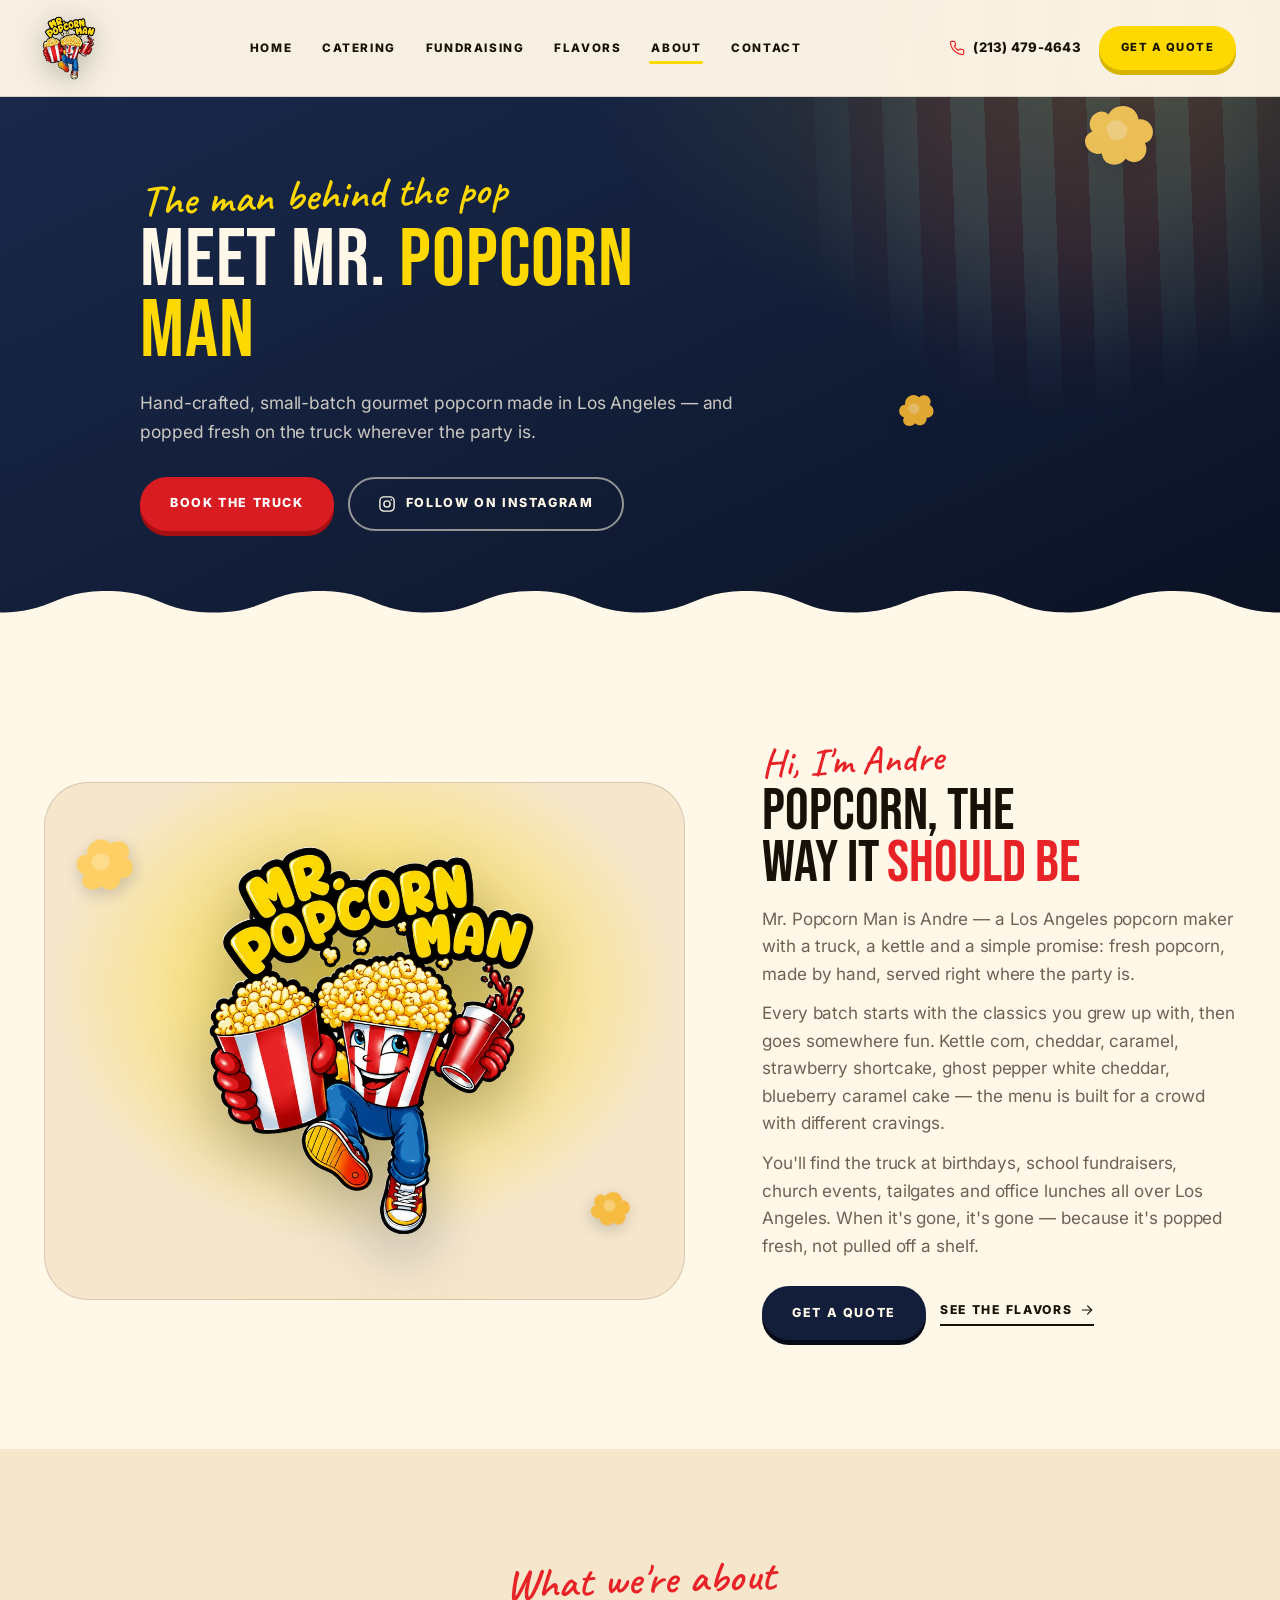
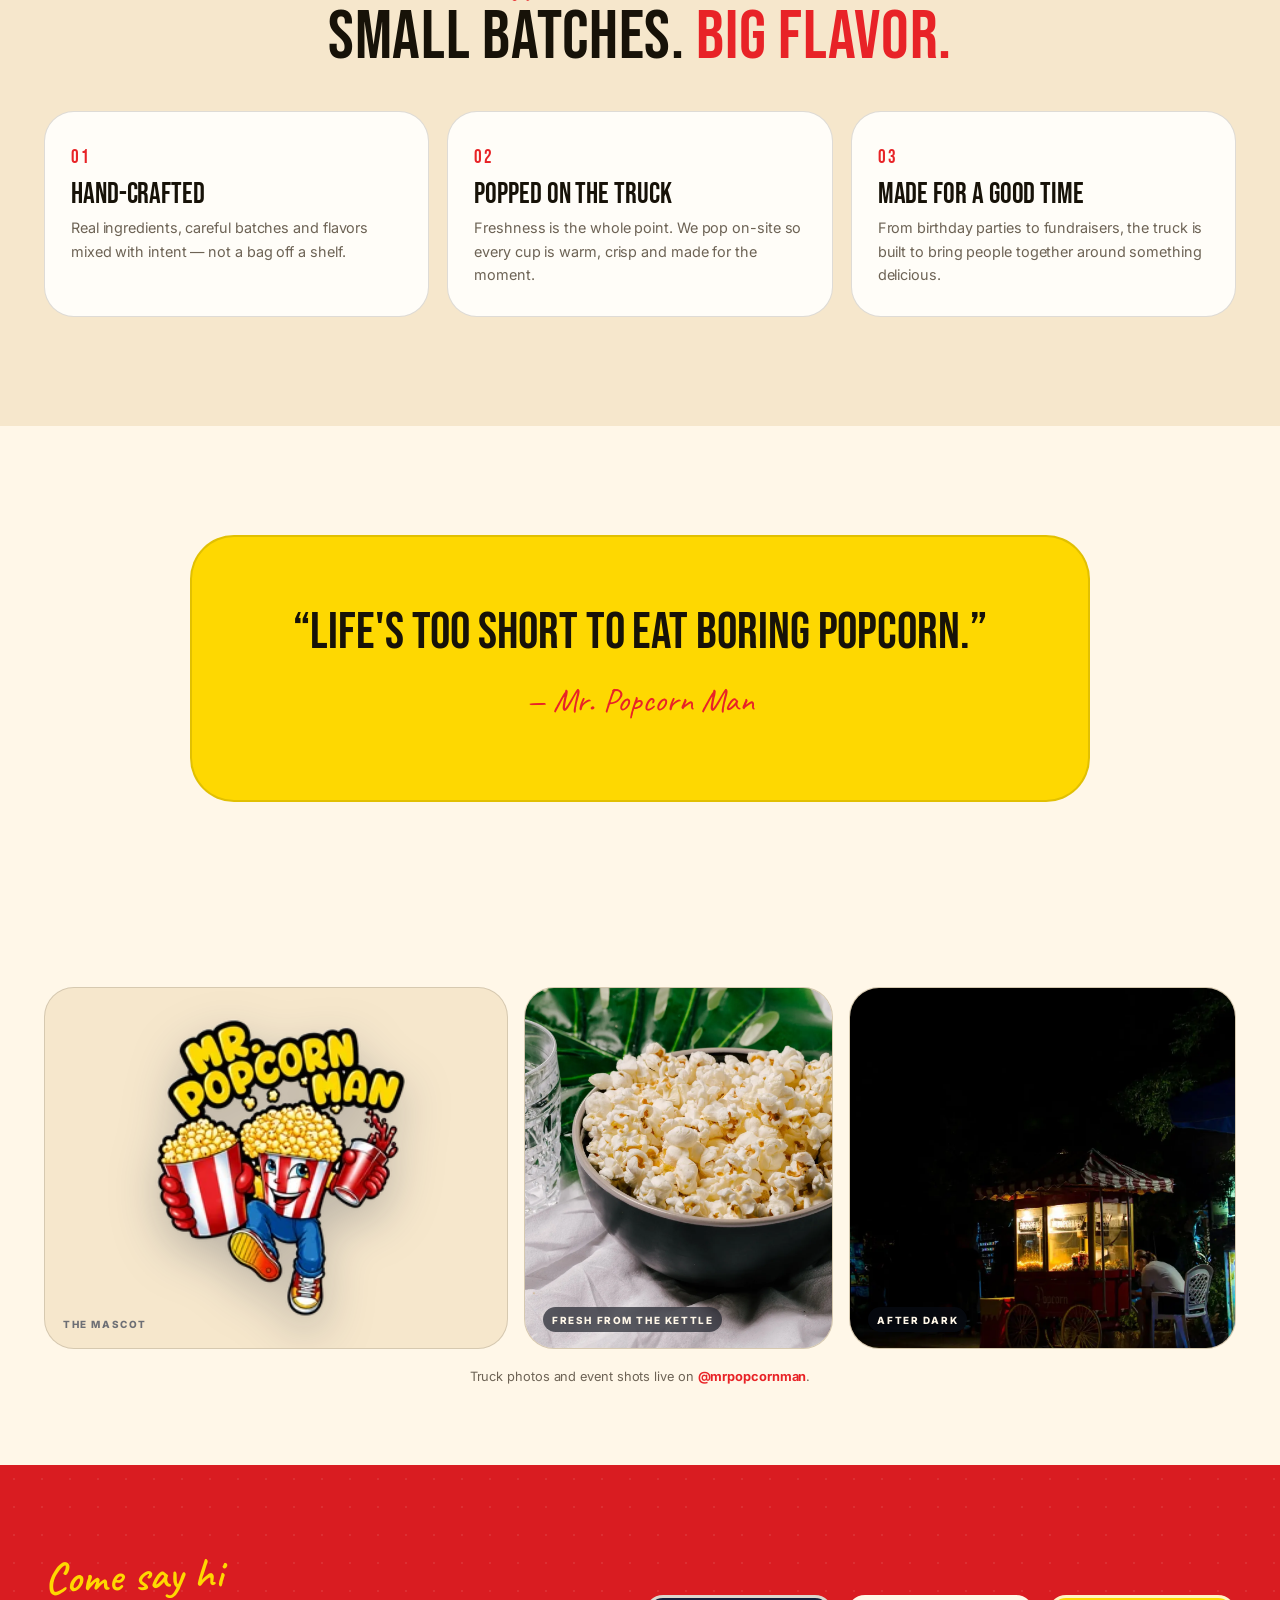
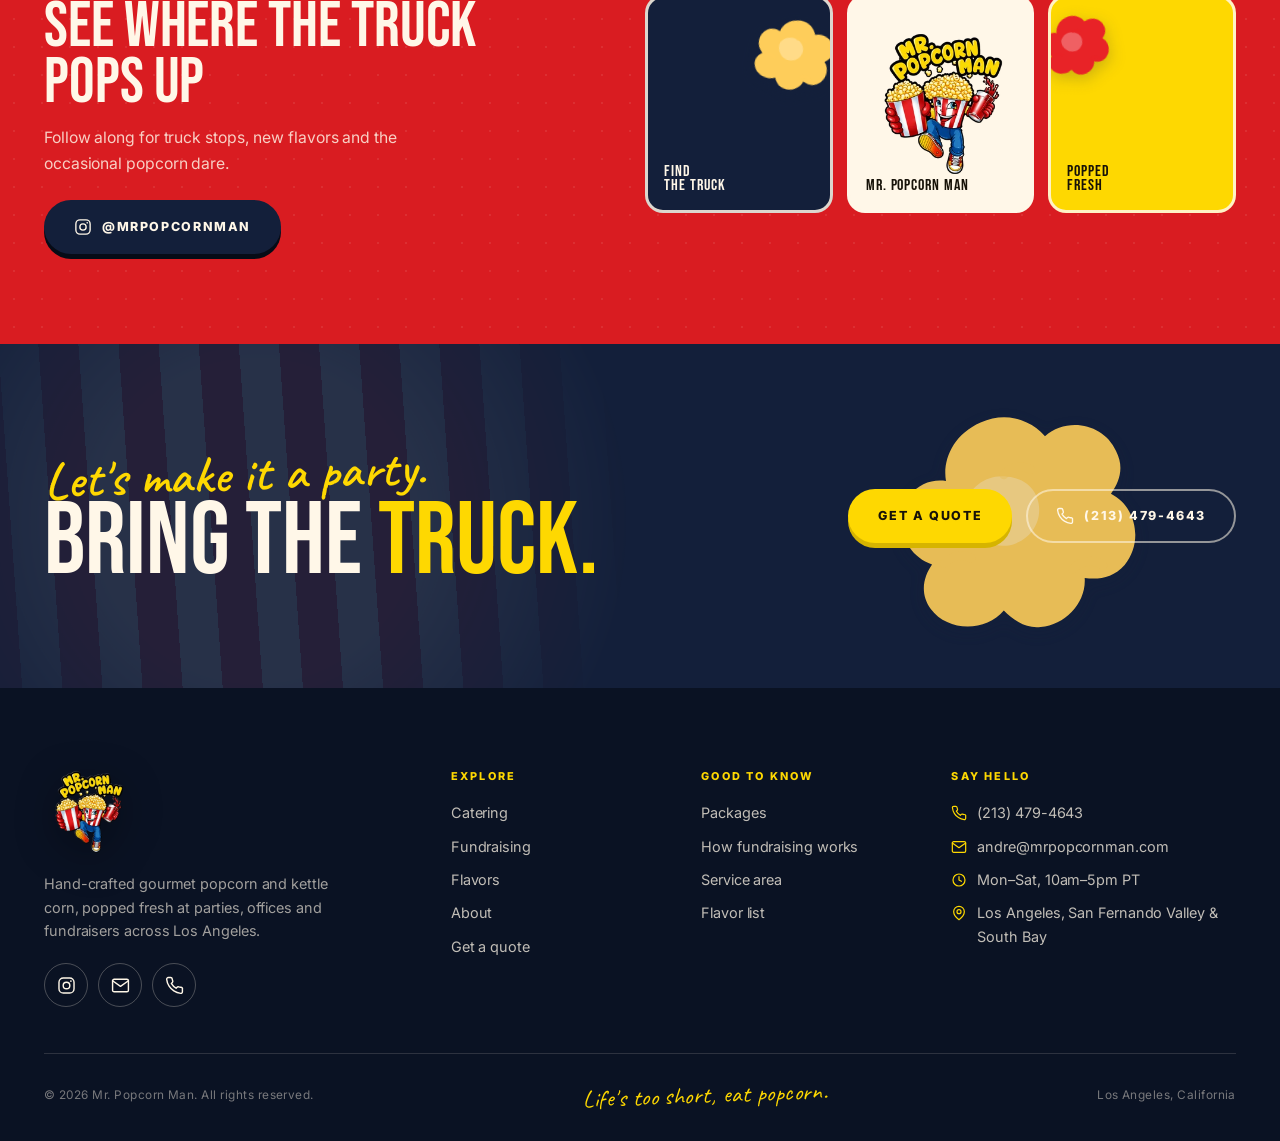
==== about/index.html @ c6a67746 "Add the stylesheets, scripts, images and the six inner pages The uploaded index.html references /ass" ====
<!doctype html>
<html lang="en">
<head>
  <meta charset="utf-8">
  <meta name="viewport" content="width=device-width, initial-scale=1">
  <title>About Mr. Popcorn Man | Gourmet Popcorn Los Angeles</title>
  <meta name="description" content="Meet Mr. Popcorn Man. Hand-crafted, small-batch gourmet popcorn and kettle corn, popped fresh on the truck for events across Los Angeles.">
  <link rel="canonical" href="https://mrpopcornman.com/about/">
  <meta name="theme-color" content="#131f3a">
  <link rel="icon" type="image/png" sizes="32x32" href="/assets/favicon-32.png">
  <link rel="apple-touch-icon" href="/assets/apple-touch-icon.png">
  <meta property="og:type" content="website">
  <meta property="og:site_name" content="Mr. Popcorn Man">
  <meta property="og:title" content="About Mr. Popcorn Man | Gourmet Popcorn Los Angeles">
  <meta property="og:description" content="Hand-crafted, small-batch gourmet popcorn and kettle corn, popped fresh on the truck.">
  <meta property="og:url" content="https://mrpopcornman.com/about/">
  <meta property="og:image" content="https://mrpopcornman.com/assets/og.png">
  <link rel="stylesheet" href="/assets/styles.css">
  <link rel="stylesheet" href="/assets/sections.css">
  <link rel="stylesheet" href="/assets/pages.css">
  <script>document.documentElement.classList.add('js');</script>
</head>
<body>
  <a class="skip-link" href="#main">Skip to content</a>

  <header class="site-header site-header--solid">
    <div class="wrap">
      <a class="brand" href="/" aria-label="Mr. Popcorn Man home">
        <img src="/assets/logo-256.webp" alt="Mr. Popcorn Man logo" width="256" height="256">
      </a>
      <nav class="nav" id="site-nav" aria-label="Main">
        <a href="/">Home</a>
        <a href="/catering/">Catering</a>
        <a href="/fundraising/">Fundraising</a>
        <a href="/flavors/">Flavors</a>
        <a href="/about/" aria-current="page">About</a>
        <a href="/contact/">Contact</a>
      </nav>
      <div class="header-actions">
        <a class="header-phone" href="tel:2134794643">
          <svg class="icon" aria-hidden="true"><use href="/assets/sprite.svg#i-phone"></use></svg>
          (213) 479-4643
        </a>
        <a class="btn btn--butter btn--sm" href="/contact/">Get a Quote</a>
      </div>
      <button class="nav-toggle" type="button" aria-expanded="false" aria-controls="site-nav" aria-label="Open menu">
        <svg class="icon icon-menu" aria-hidden="true"><use href="/assets/sprite.svg#i-menu"></use></svg>
        <svg class="icon icon-close" aria-hidden="true"><use href="/assets/sprite.svg#i-close"></use></svg>
      </button>
    </div>
  </header>

  <main id="main">
    <section class="page-hero">
      <span class="puff" style="--x:84%;--y:16%;--size:84px;--rot:16deg;--kernel:#fecd5a" aria-hidden="true">
        <svg viewBox="0 0 100 100"><use href="/assets/sprite.svg#puff"></use></svg>
      </span>
      <span class="puff" style="--x:70%;--y:62%;--size:44px;--rot:-22deg;--kernel:#f7b733" aria-hidden="true">
        <svg viewBox="0 0 100 100"><use href="/assets/sprite.svg#puff"></use></svg>
      </span>
      <div class="wrap">
        <span class="script script--butter">The man behind the pop</span>
        <h1>Meet Mr. <em>Popcorn Man</em></h1>
        <p class="lead lead--cream">Hand-crafted, small-batch gourmet popcorn made in Los Angeles &mdash; and popped fresh on the truck wherever the party is.</p>
        <div class="actions">
          <a class="btn" href="/contact/">Book the Truck</a>
          <a class="btn btn--outline" href="https://www.instagram.com/mrpopcornman/" target="_blank" rel="noopener">
            <svg class="icon" aria-hidden="true"><use href="/assets/sprite.svg#i-instagram"></use></svg>
            Follow on Instagram
          </a>
        </div>
      </div>
      <div class="hero-scallop" aria-hidden="true">
        <svg viewBox="0 0 1200 60" preserveAspectRatio="none"><use href="/assets/sprite.svg#scallop"></use></svg>
      </div>
    </section>

    <section class="section">
      <div class="wrap split split--wide">
        <div class="split-media" data-reveal="scale">
          <img src="/assets/logo-800.webp" alt="The Mr. Popcorn Man mascot, a smiling popcorn bucket holding two buckets of popcorn" width="800" height="800">
          <span class="puff" style="--s:72px;--r:-18deg;top:10%;left:4%;--puff:#fecd5a" aria-hidden="true"><svg viewBox="0 0 100 100"><use href="/assets/sprite.svg#puff"></use></svg></span>
          <span class="puff" style="--s:48px;--r:20deg;bottom:12%;right:8%;--puff:#f7b733" aria-hidden="true"><svg viewBox="0 0 100 100"><use href="/assets/sprite.svg#puff"></use></svg></span>
        </div>
        <div class="split-copy" data-reveal>
          <span class="script">Hi, I'm Andre</span>
          <h2>Popcorn, the way it <em>should be</em></h2>
          <p>Mr. Popcorn Man is Andre &mdash; a Los Angeles popcorn maker with a truck, a kettle and a simple promise: fresh popcorn, made by hand, served right where the party is.</p>
          <p>Every batch starts with the classics you grew up with, then goes somewhere fun. Kettle corn, cheddar, caramel, strawberry shortcake, ghost pepper white cheddar, blueberry caramel cake &mdash; the menu is built for a crowd with different cravings.</p>
          <p>You'll find the truck at birthdays, school fundraisers, church events, tailgates and office lunches all over Los Angeles. When it's gone, it's gone &mdash; because it's popped fresh, not pulled off a shelf.</p>
          <div class="actions">
            <a class="btn btn--navy" href="/contact/">Get a Quote</a>
            <a class="link-arrow" href="/flavors/" style="align-self:center">See the flavors <svg class="icon" aria-hidden="true"><use href="/assets/sprite.svg#i-arrow"></use></svg></a>
          </div>
        </div>
      </div>
    </section>

    <section class="section section--cream2">
      <div class="wrap">
        <div class="section-head section-head--center" data-reveal>
          <span class="script">What we're about</span>
          <h2>Small batches. <em>Big flavor.</em></h2>
        </div>
        <div class="values" style="margin-top:42px">
          <article class="value" data-reveal>
            <span class="value__num">01</span>
            <h3>Hand-crafted</h3>
            <p>Real ingredients, careful batches and flavors mixed with intent &mdash; not a bag off a shelf.</p>
          </article>
          <article class="value" data-reveal style="--reveal-delay:100ms">
            <span class="value__num">02</span>
            <h3>Popped on the truck</h3>
            <p>Freshness is the whole point. We pop on-site so every cup is warm, crisp and made for the moment.</p>
          </article>
          <article class="value" data-reveal style="--reveal-delay:200ms">
            <span class="value__num">03</span>
            <h3>Made for a good time</h3>
            <p>From birthday parties to fundraisers, the truck is built to bring people together around something delicious.</p>
          </article>
        </div>
      </div>
    </section>

    <section class="section">
      <div class="wrap">
        <div class="about-quote" data-reveal="scale">
          <p>&ldquo;Life's too short to eat boring popcorn.&rdquo;</p>
          <span>&mdash; Mr. Popcorn Man</span>
        </div>
      </div>
    </section>

    <section class="section section--tight">
      <div class="wrap">
        <div class="about-photo-strip">
          <figure class="about-photo" data-reveal>
            <img src="/assets/logo-256.webp" alt="Mr. Popcorn Man illustrated mascot" width="256" height="256" loading="lazy">
            <figcaption>The mascot</figcaption>
          </figure>
          <!-- PLACEHOLDER PHOTOS — stock stand-ins. Swap for Andre's kettle and truck shots. -->
          <figure class="about-photo about-photo--fill" data-reveal style="--reveal-delay:80ms">
            <img src="/assets/photos/popcorn-bowl.webp" alt="A bowl of freshly popped popcorn next to a glass of water" width="1100" height="1375" loading="lazy">
            <figcaption>Fresh from the kettle</figcaption>
          </figure>
          <figure class="about-photo about-photo--fill" data-reveal style="--reveal-delay:160ms">
            <img src="/assets/photos/cart-night.webp" alt="A popcorn cart lit up after dark, serving a customer" width="1100" height="1410" loading="lazy">
            <figcaption>After dark</figcaption>
          </figure>
        </div>
        <p style="text-align:center;margin-top:18px;font-size:.8rem;color:var(--muted)">Truck photos and event shots live on <a href="https://www.instagram.com/mrpopcornman/" target="_blank" rel="noopener" style="color:var(--red);font-weight:700">@mrpopcornman</a>.</p>
      </div>
    </section>

    <section class="insta">
      <div class="wrap insta-inner">
        <div data-reveal>
          <span class="script">Come say hi</span>
          <h2>See where the truck pops up</h2>
          <p>Follow along for truck stops, new flavors and the occasional popcorn dare.</p>
          <a class="btn btn--navy" href="https://www.instagram.com/mrpopcornman/" target="_blank" rel="noopener">
            <svg class="icon" aria-hidden="true"><use href="/assets/sprite.svg#i-instagram"></use></svg>
            @mrpopcornman
          </a>
        </div>
        <div class="insta-tiles" data-reveal="scale" aria-hidden="true">
          <div class="insta-tile insta-tile--navy">
            <span class="puff" style="--puff:#fecd5a"><svg viewBox="0 0 100 100"><use href="/assets/sprite.svg#puff"></use></svg></span>
            <span>Find<br>the truck</span>
          </div>
          <div class="insta-tile insta-tile--cream">
            <img src="/assets/logo-256.webp" alt="" width="256" height="256">
            <span>Mr. Popcorn Man</span>
          </div>
          <div class="insta-tile insta-tile--butter">
            <span class="puff" style="--puff:#e82327;width:46%;top:6%;left:-8%;right:auto;transform:rotate(-16deg)"><svg viewBox="0 0 100 100"><use href="/assets/sprite.svg#puff"></use></svg></span>
            <span>Popped<br>fresh</span>
          </div>
        </div>
      </div>
    </section>

    <section class="closing">
      <span class="puff" style="--s:100px;--kernel:#fecd5a;right:8%;top:16%;--rot:-18deg" aria-hidden="true"><svg viewBox="0 0 100 100"><use href="/assets/sprite.svg#puff"></use></svg></span>
      <div class="wrap closing-inner">
        <div class="closing-copy" data-reveal>
          <span class="script">Let's make it a party.</span>
          <h2>Bring the <em>truck.</em></h2>
        </div>
        <div class="actions" data-reveal>
          <a class="btn btn--butter" href="/contact/">Get a Quote</a>
          <a class="btn btn--outline" href="tel:2134794643">
            <svg class="icon" aria-hidden="true"><use href="/assets/sprite.svg#i-phone"></use></svg>
            (213) 479-4643
          </a>
        </div>
      </div>
    </section>
  </main>

  <footer class="site-footer">
    <div class="wrap">
      <div class="footer-top">
        <div class="footer-brand">
          <img src="/assets/logo-256.webp" alt="Mr. Popcorn Man" width="256" height="256" loading="lazy">
          <p>Hand-crafted gourmet popcorn and kettle corn, popped fresh at parties, offices and fundraisers across Los Angeles.</p>
          <div class="social-row">
            <a class="social-btn" href="https://www.instagram.com/mrpopcornman/" target="_blank" rel="noopener" aria-label="Mr. Popcorn Man on Instagram">
              <svg class="icon" aria-hidden="true"><use href="/assets/sprite.svg#i-instagram"></use></svg>
            </a>
            <a class="social-btn" href="mailto:andre@mrpopcornman.com" aria-label="Email Mr. Popcorn Man">
              <svg class="icon" aria-hidden="true"><use href="/assets/sprite.svg#i-mail"></use></svg>
            </a>
            <a class="social-btn" href="tel:2134794643" aria-label="Call Mr. Popcorn Man">
              <svg class="icon" aria-hidden="true"><use href="/assets/sprite.svg#i-phone"></use></svg>
            </a>
          </div>
        </div>
        <div class="footer-col">
          <h3>Explore</h3>
          <ul>
            <li><a href="/catering/">Catering</a></li>
            <li><a href="/fundraising/">Fundraising</a></li>
            <li><a href="/flavors/">Flavors</a></li>
            <li><a href="/about/">About</a></li>
            <li><a href="/contact/">Get a quote</a></li>
          </ul>
        </div>
        <div class="footer-col">
          <h3>Good to know</h3>
          <ul>
            <li><a href="/catering/#packages">Packages</a></li>
            <li><a href="/fundraising/#how">How fundraising works</a></li>
            <li><a href="/contact/">Service area</a></li>
            <li><a href="/flavors/">Flavor list</a></li>
          </ul>
        </div>
        <div class="footer-col">
          <h3>Say hello</h3>
          <ul class="footer-contact">
            <li><svg class="icon" aria-hidden="true"><use href="/assets/sprite.svg#i-phone"></use></svg><a href="tel:2134794643">(213) 479-4643</a></li>
            <li><svg class="icon" aria-hidden="true"><use href="/assets/sprite.svg#i-mail"></use></svg><a href="mailto:andre@mrpopcornman.com">andre@mrpopcornman.com</a></li>
            <li><svg class="icon" aria-hidden="true"><use href="/assets/sprite.svg#i-clock"></use></svg>Mon&ndash;Sat, 10am&ndash;5pm PT</li>
            <li><svg class="icon" aria-hidden="true"><use href="/assets/sprite.svg#i-pin"></use></svg>Los Angeles, San Fernando Valley &amp; South Bay</li>
          </ul>
        </div>
      </div>
      <div class="footer-bottom">
        <p>&copy; <span data-year>2026</span> Mr. Popcorn Man. All rights reserved.</p>
        <p class="footer-script">Life's too short, eat popcorn.</p>
        <p>Los Angeles, California</p>
      </div>
    </div>
  </footer>

  <div class="mobile-bar" aria-label="Quick contact">
    <a class="btn btn--outline-ink" href="tel:2134794643">
      <svg class="icon" aria-hidden="true"><use href="/assets/sprite.svg#i-phone"></use></svg>
      Call
    </a>
    <a class="btn" href="/contact/">Get a Quote</a>
  </div>

  <script src="/assets/site.js" defer></script>
</body>
</html>
---- assets/styles.css ----
/* ==========================================================================
   Mr. Popcorn Man — base styles
   Brand: popcorn red, navy, butter yellow, cream. Comic energy, clean type.
   ========================================================================== */

@font-face {
  font-family: 'Bebas Neue';
  src: url('fonts/bebas-neue.woff2') format('woff2');
  font-weight: 400;
  font-style: normal;
  font-display: swap;
}
@font-face {
  font-family: 'Caveat';
  src: url('fonts/caveat.woff2') format('woff2');
  font-weight: 400 700;
  font-style: normal;
  font-display: swap;
}
@font-face {
  font-family: 'Inter';
  src: url('fonts/inter.woff2') format('woff2');
  font-weight: 300 800;
  font-style: normal;
  font-display: swap;
}

:root {
  --red: #e82327;
  --red-deep: #d91c21;
  --red-dark: #a80f13;
  --red-soft: #ffe1e2;
  --navy: #131f3a;
  --navy-deep: #0a1223;
  --blue: #004290;
  --butter: #fed801;
  --butter-deep: #d6b400;
  --butter-soft: #fff0a8;
  --cream: #fff7e8;
  --cream-deep: #f6e7cc;
  --white: #fffdf8;
  --ink: #171208;
  --muted: #6d6355;
  --line: rgba(23, 18, 8, 0.14);
  --line-strong: rgba(23, 18, 8, 0.28);

  --display: 'Bebas Neue', 'Arial Narrow', Impact, sans-serif;
  --sans: 'Inter', ui-sans-serif, system-ui, -apple-system, 'Segoe UI', sans-serif;
  --script: 'Caveat', 'Segoe Script', cursive;

  --max: 1240px;
  --gutter: clamp(20px, 4vw, 44px);
  --header-h: 96px;

  --r-sm: 12px;
  --r-md: 20px;
  --r-lg: 30px;
  --r-xl: 44px;
  --r-pill: 999px;

  --shadow-sm: 0 10px 26px -16px rgba(19, 31, 58, 0.5);
  --shadow-md: 0 24px 60px -28px rgba(19, 31, 58, 0.55);
  --shadow-lg: 0 40px 90px -40px rgba(19, 31, 58, 0.65);

  --ease: cubic-bezier(0.22, 1, 0.36, 1);
  --ease-bounce: cubic-bezier(0.2, 0.9, 0.3, 1.35);
}

/* ---------- Reset ---------- */
*,
*::before,
*::after {
  box-sizing: border-box;
}
html {
  -webkit-text-size-adjust: 100%;
  scroll-behavior: smooth;
  scroll-padding-top: calc(var(--header-h) + 24px);
}
body {
  margin: 0;
  background: var(--cream);
  color: var(--ink);
  font-family: var(--sans);
  font-size: 17px;
  line-height: 1.62;
  font-weight: 400;
  letter-spacing: -0.005em;
  overflow-x: clip;
  -webkit-font-smoothing: antialiased;
  -moz-osx-font-smoothing: grayscale;
}
body.nav-open {
  overflow: hidden;
}
img,
svg {
  display: block;
  max-width: 100%;
}
a {
  color: inherit;
  text-decoration: none;
}
button {
  font: inherit;
  color: inherit;
  cursor: pointer;
}
p,
h1,
h2,
h3,
h4,
figure,
blockquote {
  margin: 0;
}
ul,
ol {
  margin: 0;
  padding: 0;
  list-style: none;
}
::selection {
  background: var(--butter);
  color: var(--ink);
}
:focus-visible {
  outline: 3px solid var(--red);
  outline-offset: 3px;
  border-radius: 4px;
}
h1,
h2,
h3,
h4 {
  font-weight: 400;
}

/* ---------- Helpers ---------- */
.wrap {
  width: min(var(--max), calc(100% - var(--gutter) * 2));
  margin-inline: auto;
}
.sr-only {
  position: absolute;
  width: 1px;
  height: 1px;
  padding: 0;
  margin: -1px;
  overflow: hidden;
  clip: rect(0 0 0 0);
  white-space: nowrap;
  border: 0;
}
.skip-link {
  position: fixed;
  left: 16px;
  top: -80px;
  z-index: 200;
  padding: 12px 20px;
  background: var(--butter);
  color: var(--ink);
  font-weight: 800;
  border-radius: var(--r-pill);
  transition: top 0.2s;
}
.skip-link:focus {
  top: 16px;
}
.display {
  font-family: var(--display);
  font-weight: 400;
  text-transform: uppercase;
  line-height: 0.88;
  letter-spacing: 0.015em;
}
.script {
  font-family: var(--script);
  font-weight: 600;
  line-height: 1;
  letter-spacing: 0.01em;
  color: var(--red);
}
.script--butter {
  color: var(--butter);
}
.script--cream {
  color: var(--cream);
}
.eyebrow {
  display: inline-flex;
  align-items: center;
  gap: 10px;
  font-size: 0.72rem;
  font-weight: 800;
  letter-spacing: 0.22em;
  text-transform: uppercase;
}
.eyebrow::before {
  content: '';
  width: 26px;
  height: 2px;
  background: currentColor;
  opacity: 0.7;
}
.icon {
  width: 1.15em;
  height: 1.15em;
  flex: none;
}
.lead {
  font-size: clamp(1.02rem, 1.35vw, 1.18rem);
  color: var(--muted);
  line-height: 1.66;
  max-width: 62ch;
}
.on-dark .lead,
.lead--cream {
  color: rgba(255, 247, 232, 0.78);
}
.hr-stripes {
  height: 10px;
  border: 0;
  margin: 0;
  background: repeating-linear-gradient(90deg, var(--red) 0 30px, var(--cream) 30px 60px);
}
.puff {
  color: var(--puff, #fecd5a);
  filter: drop-shadow(0 5px 8px rgba(19, 31, 58, 0.22));
}
.puff > svg {
  width: 100%;
  height: auto;
  display: block;
}
.pop-kernel > svg {
  width: 100%;
  height: auto;
  display: block;
}
.puff-cloud {
  position: absolute;
  inset: 0;
  pointer-events: none;
}

/* ---------- Buttons ---------- */
.btn {
  --btn-bg: var(--red-deep);
  --btn-fg: #fff;
  --btn-shadow: var(--red-dark);
  display: inline-flex;
  align-items: center;
  justify-content: center;
  gap: 10px;
  min-height: 54px;
  padding: 0 28px;
  border: 2px solid transparent;
  border-radius: var(--r-pill);
  background: var(--btn-bg);
  color: var(--btn-fg);
  font-family: var(--sans);
  font-size: 0.78rem;
  font-weight: 800;
  letter-spacing: 0.13em;
  text-transform: uppercase;
  line-height: 1;
  white-space: nowrap;
  box-shadow: 0 5px 0 var(--btn-shadow);
  transition: transform 0.18s var(--ease), box-shadow 0.18s var(--ease), background 0.18s;
}
.btn:hover {
  transform: translateY(-3px);
  box-shadow: 0 8px 0 var(--btn-shadow);
}
.btn:active {
  transform: translateY(2px);
  box-shadow: 0 2px 0 var(--btn-shadow);
}
.btn .icon {
  width: 18px;
  height: 18px;
  transition: transform 0.2s var(--ease);
}
.btn:hover .icon {
  transform: translateX(3px);
}
.btn--butter {
  --btn-bg: var(--butter);
  --btn-fg: var(--ink);
  --btn-shadow: var(--butter-deep);
}
.btn--navy {
  --btn-bg: var(--navy);
  --btn-fg: var(--cream);
  --btn-shadow: #060b16;
}
.btn--cream {
  --btn-bg: var(--cream);
  --btn-fg: var(--ink);
  --btn-shadow: #d9c7a8;
}
.btn--outline {
  --btn-bg: transparent;
  --btn-fg: var(--cream);
  --btn-shadow: transparent;
  border-color: rgba(255, 247, 232, 0.55);
  box-shadow: none;
}
.btn--outline:hover {
  border-color: var(--butter);
  color: var(--butter);
  box-shadow: none;
}
.btn--outline-ink {
  --btn-bg: transparent;
  --btn-fg: var(--ink);
  --btn-shadow: transparent;
  border-color: var(--line-strong);
  box-shadow: none;
}
.btn--outline-ink:hover {
  border-color: var(--ink);
  box-shadow: none;
}
.btn--sm {
  min-height: 44px;
  padding: 0 20px;
  font-size: 0.7rem;
}
.btn--block {
  width: 100%;
}
.link-arrow {
  display: inline-flex;
  align-items: center;
  gap: 8px;
  font-size: 0.76rem;
  font-weight: 800;
  letter-spacing: 0.14em;
  text-transform: uppercase;
  border-bottom: 2px solid currentColor;
  padding-bottom: 5px;
  transition: gap 0.2s var(--ease), color 0.2s;
}
.link-arrow:hover {
  gap: 14px;
  color: var(--red);
}
.on-dark .link-arrow:hover {
  color: var(--butter);
}

/* ---------- Header ---------- */
.site-header {
  position: fixed;
  inset: 0 0 auto;
  z-index: 80;
  color: var(--cream);
  transition: background 0.3s, color 0.3s, box-shadow 0.3s;
}
.site-header .wrap {
  display: flex;
  align-items: center;
  gap: 26px;
  height: var(--header-h);
}
.brand {
  flex: none;
  display: block;
  line-height: 0;
  margin-left: -10px;
}
.brand img {
  height: 82px;
  width: auto;
  filter: drop-shadow(0 6px 14px rgba(0, 0, 0, 0.25));
  transition: height 0.3s var(--ease);
}
.nav {
  display: flex;
  align-items: center;
  gap: clamp(16px, 2vw, 30px);
  margin-inline: auto;
}
.nav a {
  position: relative;
  padding: 9px 2px;
  font-size: 0.73rem;
  font-weight: 800;
  letter-spacing: 0.14em;
  text-transform: uppercase;
  white-space: nowrap;
}
.nav a::after {
  content: '';
  position: absolute;
  left: 0;
  right: 0;
  bottom: 2px;
  height: 3px;
  border-radius: 2px;
  background: var(--butter);
  transform: scaleX(0);
  transform-origin: left;
  transition: transform 0.25s var(--ease);
}
.nav a:hover::after,
.nav a[aria-current='page']::after {
  transform: scaleX(1);
}
.header-actions {
  display: flex;
  align-items: center;
  gap: 18px;
  flex: none;
}
.header-phone {
  display: inline-flex;
  align-items: center;
  gap: 8px;
  font-size: 0.82rem;
  font-weight: 800;
  letter-spacing: 0.02em;
  white-space: nowrap;
}
.header-phone .icon {
  width: 16px;
  height: 16px;
  color: var(--butter);
}
.site-header.is-stuck {
  background: rgba(255, 247, 232, 0.96);
  color: var(--ink);
  box-shadow: 0 1px 0 var(--line), 0 18px 40px -34px rgba(19, 31, 58, 0.9);
  backdrop-filter: blur(14px);
  -webkit-backdrop-filter: blur(14px);
}
.site-header.is-stuck .brand img {
  height: 64px;
}
.site-header.is-stuck .header-phone .icon {
  color: var(--red);
}
.site-header--solid {
  background: rgba(255, 247, 232, 0.97);
  color: var(--ink);
  border-bottom: 1px solid var(--line);
}
.site-header--solid .header-phone .icon {
  color: var(--red);
}
.site-header--solid .brand img {
  height: 68px;
}
.nav-toggle {
  display: none;
  width: 48px;
  height: 48px;
  align-items: center;
  justify-content: center;
  border: 2px solid currentColor;
  border-radius: 50%;
  background: transparent;
  flex: none;
  margin-left: auto;
}
.nav-toggle .icon {
  width: 22px;
  height: 22px;
}
.nav-toggle .icon-close {
  display: none;
}
body.nav-open .nav-toggle .icon-menu {
  display: none;
}
body.nav-open .nav-toggle .icon-close {
  display: block;
}

/* Mobile menu panel */
@media (max-width: 1080px) {
  .brand {
    position: relative;
    z-index: 90;
  }
  .nav,
  .header-actions .header-phone {
    display: none;
  }
  .header-actions {
    margin-left: auto;
  }
  .nav-toggle {
    display: inline-flex;
    margin-left: 10px;
  }
  .nav {
    position: fixed;
    inset: 0;
    z-index: 70;
    flex-direction: column;
    align-items: stretch;
    justify-content: center;
    gap: 4px;
    padding: 110px var(--gutter) 140px;
    background: var(--navy);
    color: var(--cream);
    margin: 0;
    overflow-y: auto;
    opacity: 0;
    pointer-events: none;
    transform: translateY(-12px);
    transition: opacity 0.3s, transform 0.3s var(--ease);
  }
  body.nav-open .nav {
    display: flex;
    opacity: 1;
    pointer-events: auto;
    transform: none;
  }
  .nav a {
    font-family: var(--display);
    font-size: clamp(2rem, 7vw, 3.2rem);
    letter-spacing: 0.03em;
    padding: 8px 0;
    border-bottom: 1px solid rgba(255, 247, 232, 0.14);
  }
  .nav a::after {
    display: none;
  }
  .nav a[aria-current='page'] {
    color: var(--butter);
  }
  body.nav-open .site-header {
    color: var(--cream);
  }
  body.nav-open .brand img {
    filter: drop-shadow(0 6px 14px rgba(0, 0, 0, 0.4));
  }
  body.nav-open .nav-toggle {
    position: relative;
    z-index: 90;
  }
}

/* ---------- Hero ---------- */
.hero {
  position: relative;
  isolation: isolate;
  min-height: 100svh;
  display: flex;
  align-items: center;
  padding: calc(var(--header-h) + 30px) 0 90px;
  background:
    radial-gradient(90% 70% at 82% 28%, rgba(254, 216, 1, 0.2), transparent 62%),
    radial-gradient(60% 60% at 12% 92%, rgba(232, 35, 39, 0.28), transparent 65%),
    linear-gradient(158deg, #1a2a4e 0%, var(--navy) 46%, var(--navy-deep) 100%);
  color: var(--cream);
  overflow: hidden;
}
.hero::before {
  content: '';
  position: absolute;
  z-index: -1;
  width: 1100px;
  height: 1100px;
  right: -420px;
  top: -430px;
  border-radius: 50%;
  background: repeating-conic-gradient(from 0deg, rgba(255, 247, 232, 0.07) 0deg 5deg, transparent 5deg 10deg);
  mask-image: radial-gradient(circle, #000 35%, transparent 68%);
  -webkit-mask-image: radial-gradient(circle, #000 35%, transparent 68%);
}
.hero-grain {
  position: absolute;
  inset: 0;
  z-index: -1;
  opacity: 0.5;
  background-image: radial-gradient(rgba(255, 247, 232, 0.22) 0.8px, transparent 0.8px);
  background-size: 26px 26px;
  mask-image: linear-gradient(110deg, #000 0%, transparent 45%);
  -webkit-mask-image: linear-gradient(110deg, #000 0%, transparent 45%);
  pointer-events: none;
}
.hero-inner {
  position: relative;
  display: grid;
  grid-template-columns: minmax(0, 1.02fr) minmax(0, 0.98fr);
  align-items: center;
  gap: clamp(20px, 4vw, 60px);
}
.hero-copy {
  position: relative;
  z-index: 3;
  padding-top: 10px;
}
.hero-eyebrow {
  display: inline-flex;
  align-items: center;
  gap: 12px;
  margin-bottom: 22px;
  padding: 9px 16px 9px 12px;
  border: 1px solid rgba(255, 247, 232, 0.28);
  border-radius: var(--r-pill);
  font-size: 0.66rem;
  font-weight: 800;
  letter-spacing: 0.2em;
  text-transform: uppercase;
  color: var(--butter);
  background: rgba(255, 247, 232, 0.06);
}
.hero-eyebrow .icon {
  width: 15px;
  height: 15px;
}
.hero-title {
  font-family: var(--display);
  font-weight: 400;
  text-transform: uppercase;
  line-height: 0.82;
  letter-spacing: 0.012em;
}
.hero-title .hero-script {
  display: block;
  margin: 0 0 0.06em -0.04em;
  font-family: var(--script);
  font-weight: 600;
  font-size: clamp(2.1rem, 4.2vw, 3.7rem);
  line-height: 0.9;
  text-transform: none;
  letter-spacing: 0;
  color: var(--butter);
  transform: rotate(-2.5deg);
  transform-origin: left center;
}
.hero-title .line {
  display: block;
  font-size: clamp(3.9rem, 8vw, 7.6rem);
}
.hero-title .line--pop {
  color: var(--butter);
  position: relative;
}
.hero-kicker {
  margin-top: 20px;
  font-family: var(--display);
  font-size: clamp(1.15rem, 2vw, 1.6rem);
  letter-spacing: 0.16em;
  text-transform: uppercase;
  color: var(--cream);
}
.hero-kicker em {
  font-style: normal;
  color: var(--butter);
}
.hero-sub {
  margin-top: 14px;
  max-width: 48ch;
  font-size: clamp(0.98rem, 1.2vw, 1.08rem);
  line-height: 1.6;
  color: rgba(255, 247, 232, 0.76);
}
.hero-actions {
  display: flex;
  flex-wrap: wrap;
  gap: 16px;
  margin-top: 30px;
}
.hero-meta {
  display: flex;
  flex-wrap: wrap;
  align-items: center;
  gap: 8px 18px;
  margin-top: 28px;
  font-size: 0.74rem;
  font-weight: 600;
  letter-spacing: 0.08em;
  text-transform: uppercase;
  color: rgba(255, 247, 232, 0.55);
}
.hero-meta span {
  display: inline-flex;
  align-items: center;
  gap: 7px;
}
.hero-meta .icon {
  width: 14px;
  height: 14px;
  color: var(--butter);
}

/* Hero art */
.hero-art {
  position: relative;
  display: grid;
  place-items: center;
  min-height: clamp(420px, 58vw, 640px);
  z-index: 2;
}
.hero-art::before {
  content: '';
  position: absolute;
  width: 78%;
  aspect-ratio: 1;
  border-radius: 50%;
  background: radial-gradient(circle at 50% 45%, rgba(254, 216, 1, 0.85) 0%, rgba(254, 216, 1, 0.22) 46%, transparent 70%);
  filter: blur(8px);
  transform: translateY(-2%);
}
.hero-art::after {
  content: '';
  position: absolute;
  width: 84%;
  aspect-ratio: 1;
  border-radius: 50%;
  border: 2px dashed rgba(255, 247, 232, 0.18);
  animation: ring-spin 60s linear infinite;
}
.hero-mascot {
  position: relative;
  z-index: 2;
  width: min(600px, 96%);
  height: auto;
  filter: drop-shadow(0 38px 46px rgba(0, 0, 0, 0.42));
  animation: mascot-float 7s ease-in-out infinite;
  will-change: transform;
}
.hero-art .puff {
  position: absolute;
  z-index: 3;
  left: var(--x, auto);
  top: var(--y, auto);
  width: var(--size, 70px);
  color: var(--kernel, #fecd5a);
  animation: kernel-pop 0.9s var(--ease-bounce) backwards;
  animation-delay: var(--delay, 0.2s);
}
.hero-art .puff svg {
  width: 100%;
  height: 100%;
  transform: rotate(var(--rot, 0deg));
  animation: kernel-float 6s ease-in-out infinite;
  animation-delay: var(--delay, 0.2s);
}
.hero-stamp {
  position: absolute;
  z-index: 4;
  left: -6%;
  bottom: 4%;
  width: clamp(118px, 14vw, 158px);
  aspect-ratio: 1;
  display: grid;
  place-items: center;
  border-radius: 50%;
  background: var(--butter);
  color: var(--navy);
  box-shadow: 0 16px 34px -16px rgba(0, 0, 0, 0.5);
  transform: rotate(-10deg);
}
.hero-stamp .stamp-ring {
  position: absolute;
  inset: 6px;
  animation: ring-spin 22s linear infinite;
}
.hero-stamp .stamp-ring text {
  font-family: var(--sans);
  font-size: 12.4px;
  font-weight: 800;
  letter-spacing: 2.1px;
  fill: var(--navy);
  text-transform: uppercase;
}
.hero-stamp .stamp-core {
  position: relative;
  display: grid;
  place-items: center;
  text-align: center;
  font-family: var(--display);
  font-size: 1.55rem;
  line-height: 0.84;
  letter-spacing: 0.02em;
  text-transform: uppercase;
}
.hero-stamp .stamp-core small {
  font-family: var(--script);
  font-size: 1.2rem;
  font-weight: 600;
  text-transform: none;
  letter-spacing: 0;
  display: block;
  margin-bottom: 2px;
}
.hero-scroll {
  position: absolute;
  left: 50%;
  bottom: 64px;
  transform: translateX(-50%);
  display: flex;
  flex-direction: column;
  align-items: center;
  gap: 8px;
  font-size: 0.62rem;
  font-weight: 700;
  letter-spacing: 0.24em;
  text-transform: uppercase;
  color: rgba(255, 247, 232, 0.5);
  z-index: 3;
}
.hero-scroll::after {
  content: '';
  width: 1px;
  height: 40px;
  background: linear-gradient(to bottom, rgba(255, 247, 232, 0.6), transparent);
  animation: scroll-pulse 2.4s ease-in-out infinite;
}
.hero-scallop {
  position: absolute;
  left: 0;
  right: 0;
  bottom: -1px;
  height: 46px;
  color: var(--cream);
  z-index: 5;
  pointer-events: none;
}
.hero-scallop svg {
  width: 100%;
  height: 100%;
}

@keyframes mascot-float {
  0%,
  100% {
    transform: translateY(0) rotate(0deg);
  }
  50% {
    transform: translateY(-14px) rotate(-1deg);
  }
}
@keyframes kernel-float {
  0%,
  100% {
    transform: translateY(0) rotate(var(--rot, 0deg));
  }
  50% {
    transform: translateY(-12px) rotate(calc(var(--rot, 0deg) + 8deg));
  }
}
@keyframes kernel-pop {
  0% {
    opacity: 0;
    transform: scale(0.1) translateY(40px);
  }
  70% {
    opacity: 1;
    transform: scale(1.12) translateY(-6px);
  }
  100% {
    opacity: 1;
    transform: scale(1) translateY(0);
  }
}
@keyframes ring-spin {
  to {
    transform: rotate(360deg);
  }
}
@keyframes scroll-pulse {
  0%,
  100% {
    transform: scaleY(0.5);
    opacity: 0.4;
    transform-origin: top;
  }
  50% {
    transform: scaleY(1);
    opacity: 1;
    transform-origin: top;
  }
}

/* ---------- Page hero (inner pages) ---------- */
.page-hero {
  position: relative;
  isolation: isolate;
  overflow: hidden;
  padding: calc(var(--header-h) + clamp(46px, 6vw, 84px)) 0 clamp(64px, 8vw, 104px);
  background:
    radial-gradient(70% 80% at 88% 10%, rgba(254, 216, 1, 0.16), transparent 60%),
    linear-gradient(155deg, #1a2a4e 0%, var(--navy) 52%, var(--navy-deep) 100%);
  color: var(--cream);
}
.page-hero::before {
  content: '';
  position: absolute;
  right: -8%;
  top: -30%;
  width: 620px;
  height: 620px;
  border-radius: 50%;
  background: repeating-linear-gradient(100deg, rgba(232, 35, 39, 0.85) 0 34px, rgba(255, 247, 232, 0.9) 34px 68px);
  opacity: 0.1;
  transform: rotate(-12deg);
  z-index: -1;
  mask-image: radial-gradient(circle, #000 30%, transparent 68%);
  -webkit-mask-image: radial-gradient(circle, #000 30%, transparent 68%);
}
.page-hero .wrap {
  position: relative;
  max-width: 1000px;
}
.page-hero .script {
  font-size: clamp(1.9rem, 3.4vw, 2.8rem);
  transform: rotate(-2deg);
  display: inline-block;
  margin-bottom: 10px;
}
.page-hero h1 {
  font-family: var(--display);
  font-size: clamp(3rem, 6.4vw, 6rem);
  line-height: 0.86;
  letter-spacing: 0.01em;
  text-transform: uppercase;
  max-width: 15ch;
}
.page-hero h1 em {
  font-style: normal;
  color: var(--butter);
}
.page-hero .lead {
  margin-top: 22px;
  max-width: 58ch;
}
.page-hero .actions {
  display: flex;
  flex-wrap: wrap;
  gap: 14px;
  margin-top: 30px;
}
.page-hero .puff {
  position: absolute;
  left: var(--x, auto);
  top: var(--y, auto);
  width: var(--size, 70px);
  color: var(--kernel, #fecd5a);
  opacity: 0.9;
  animation: kernel-float 7s ease-in-out infinite;
  z-index: 0;
}
.page-hero .puff svg {
  transform: rotate(var(--rot, 0deg));
}
.page-hero-scallop {
  height: 38px;
  color: var(--cream);
  margin-top: -1px;
  position: relative;
  z-index: 2;
}
.page-hero-scallop svg {
  width: 100%;
  height: 100%;
}

/* ---------- Sections ---------- */
.section {
  position: relative;
  padding: clamp(68px, 8.5vw, 124px) 0;
}
.section--tight {
  padding: clamp(46px, 6vw, 78px) 0;
}
.section--cream2 {
  background: var(--cream-deep);
}
.section--navy {
  background: var(--navy);
  color: var(--cream);
}
.section--butter {
  background: var(--butter);
  color: var(--ink);
}
.section-head {
  max-width: 780px;
}
.section-head--center {
  margin-inline: auto;
  text-align: center;
}
.section-head .script {
  display: inline-block;
  font-size: clamp(1.9rem, 3.4vw, 2.75rem);
  transform: rotate(-2deg);
  margin-bottom: 6px;
}
.section-head h2 {
  font-family: var(--display);
  font-size: clamp(2.7rem, 5.4vw, 4.9rem);
  line-height: 0.89;
  letter-spacing: 0.01em;
  text-transform: uppercase;
  text-wrap: balance;
}
.section-head h2 em {
  font-style: normal;
  color: var(--red);
}
.section--navy .section-head h2 em {
  color: var(--butter);
}
.section-head p {
  margin-top: 16px;
  color: var(--muted);
  max-width: 58ch;
}
.section-head--center p {
  margin-inline: auto;
}
.section--navy .section-head p {
  color: rgba(255, 247, 232, 0.72);
}
.section-head-row {
  display: flex;
  align-items: flex-end;
  justify-content: space-between;
  gap: 28px;
  flex-wrap: wrap;
}
.section-head-row .link-arrow {
  margin-bottom: 8px;
}

/* Reveal on scroll */
html.js [data-reveal] {
  opacity: 0;
  transform: translateY(28px);
  transition: opacity 0.75s var(--ease), transform 0.75s var(--ease);
  transition-delay: var(--reveal-delay, 0ms);
}
html.js [data-reveal='left'] {
  transform: translateX(-32px);
}
html.js [data-reveal='scale'] {
  transform: scale(0.94);
}
html.js [data-reveal].is-in {
  opacity: 1;
  transform: none;
}

/* ---------- Footer ---------- */
.site-footer {
  position: relative;
  background: var(--navy-deep);
  color: var(--cream);
  padding: clamp(52px, 7vw, 80px) 0 0;
  overflow: hidden;
}
.footer-top {
  display: grid;
  grid-template-columns: 1.25fr 0.7fr 0.7fr 1fr;
  gap: clamp(28px, 4vw, 56px);
  padding-bottom: 46px;
}
.footer-brand img {
  height: 88px;
  width: auto;
  margin-bottom: 16px;
  filter: drop-shadow(0 10px 20px rgba(0, 0, 0, 0.35));
}
.footer-brand p {
  max-width: 32ch;
  color: rgba(255, 247, 232, 0.62);
  font-size: 0.9rem;
  line-height: 1.65;
}
.footer-brand .social-row {
  display: flex;
  gap: 10px;
  margin-top: 20px;
}
.social-btn {
  display: inline-flex;
  align-items: center;
  justify-content: center;
  width: 44px;
  height: 44px;
  border-radius: 50%;
  border: 1px solid rgba(255, 247, 232, 0.26);
  color: var(--cream);
  transition: background 0.2s, color 0.2s, border-color 0.2s, transform 0.2s;
}
.social-btn:hover {
  background: var(--butter);
  border-color: var(--butter);
  color: var(--ink);
  transform: translateY(-2px);
}
.social-btn .icon {
  width: 19px;
  height: 19px;
}
.footer-col h3 {
  font-family: var(--sans);
  font-size: 0.68rem;
  font-weight: 800;
  letter-spacing: 0.2em;
  text-transform: uppercase;
  color: var(--butter);
  margin-bottom: 16px;
}
.footer-col ul {
  display: grid;
  gap: 10px;
  font-size: 0.9rem;
}
.footer-col a {
  color: rgba(255, 247, 232, 0.75);
  transition: color 0.2s;
}
.footer-col a:hover {
  color: var(--butter);
}
.footer-contact li {
  display: flex;
  gap: 10px;
  align-items: flex-start;
  color: rgba(255, 247, 232, 0.75);
  font-size: 0.9rem;
}
.footer-contact .icon {
  width: 16px;
  height: 16px;
  margin-top: 4px;
  color: var(--butter);
}
.footer-bottom {
  display: flex;
  align-items: center;
  justify-content: space-between;
  flex-wrap: wrap;
  gap: 12px;
  padding: 22px 0 26px;
  border-top: 1px solid rgba(255, 247, 232, 0.14);
  font-size: 0.74rem;
  letter-spacing: 0.04em;
  color: rgba(255, 247, 232, 0.45);
}
.footer-bottom a:hover {
  color: var(--butter);
}
.closing .puff > svg,
.thanks .puff > svg {
  width: 100%;
  height: auto;
}
.footer-script {
  font-family: var(--script);
  font-size: 1.5rem;
  color: var(--butter);
  transform: rotate(-2deg);
  display: inline-block;
}

/* ---------- Sticky mobile call bar ---------- */
.mobile-bar {
  display: none;
  position: fixed;
  left: 0;
  right: 0;
  bottom: 0;
  z-index: 75;
  background: var(--cream);
  border-top: 1px solid var(--line);
  padding: 10px 14px calc(10px + env(safe-area-inset-bottom));
  gap: 10px;
  box-shadow: 0 -12px 30px -22px rgba(19, 31, 58, 0.6);
}
.mobile-bar .btn {
  flex: 1;
  min-height: 50px;
  font-size: 0.72rem;
  padding: 0 14px;
}

/* ---------- Motion preferences ---------- */
@media (prefers-reduced-motion: reduce) {
  html {
    scroll-behavior: auto;
  }
  *,
  *::before,
  *::after {
    animation-duration: 0.001ms !important;
    animation-iteration-count: 1 !important;
    transition-duration: 0.001ms !important;
  }
  html.js [data-reveal] {
    opacity: 1;
    transform: none;
  }
}

/* ---------- Responsive base ---------- */
@media (max-width: 1180px) {
  .brand img {
    height: 72px;
  }
  .site-header .wrap {
    gap: 16px;
  }
  .header-phone {
    display: none;
  }
}
@media (max-width: 960px) {
  :root {
    --header-h: 82px;
  }
  .hero {
    min-height: 0;
    padding: calc(var(--header-h) + 34px) 0 74px;
    text-align: left;
  }
  .hero-inner {
    grid-template-columns: 1fr;
    gap: 10px;
  }
  .hero-copy {
    max-width: 640px;
  }
  .hero-art {
    min-height: 0;
    margin-top: 10px;
    padding-bottom: 10px;
  }
  .hero-mascot {
    width: min(420px, 78%);
  }
  .hero-art::before {
    width: 62%;
  }
  .hero-art::after {
    width: 66%;
  }
  .hero-stamp {
    left: 4%;
    bottom: 6%;
    width: 112px;
  }
  .hero-stamp .stamp-core {
    font-size: 1.3rem;
  }
  .hero-scroll {
    display: none;
  }
  .footer-top {
    grid-template-columns: 1fr 1fr;
  }
  .footer-brand {
    grid-column: 1 / -1;
  }
}
@media (max-width: 720px) {
  body {
    font-size: 16px;
  }
  .header-actions .btn {
    display: none;
  }
  .hero-title .line {
    font-size: clamp(3.3rem, 15vw, 5rem);
  }
  .hero-title .hero-script {
    font-size: clamp(1.9rem, 8vw, 2.8rem);
  }
  .hero-actions .btn {
    flex: 1 1 auto;
    min-width: 150px;
    padding: 0 18px;
  }
  .mobile-bar {
    display: flex;
  }
  .site-footer {
    padding-bottom: 76px;
  }
  .nav {
    padding-bottom: 180px;
  }
  .hero-stamp {
    left: 0;
    width: 100px;
  }
  .section-head-row {
    align-items: flex-start;
  }
  .footer-top {
    grid-template-columns: 1fr;
  }
}
@media (max-width: 480px) {
  .hero-mascot {
    width: 88%;
  }
  .hero-stamp {
    left: 0;
    bottom: 0;
    width: 88px;
  }
  .hero-stamp .stamp-core {
    font-size: 1rem;
  }
  .hero-stamp .stamp-core small {
    font-size: 0.9rem;
  }
  .hero-meta {
    font-size: 0.66rem;
  }
}
---- assets/sections.css ----
/* ==========================================================================
   Mr. Popcorn Man — home sections & shared blocks
   ========================================================================== */

/* ---------- Ticker ---------- */
.ticker {
  position: relative;
  z-index: 6;
  overflow: hidden;
  background: var(--red-deep);
  color: var(--cream);
  border-top: 4px solid var(--navy);
  border-bottom: 4px solid var(--navy);
  padding: 12px 0;
}
.ticker-track {
  display: flex;
  width: max-content;
  animation: ticker-move 34s linear infinite;
}
.ticker-group {
  display: flex;
  align-items: center;
  flex: none;
}
.ticker-item {
  display: inline-flex;
  align-items: center;
  gap: 22px;
  padding-right: 22px;
  font-family: var(--display);
  font-size: clamp(1.2rem, 2.2vw, 1.7rem);
  letter-spacing: 0.08em;
  text-transform: uppercase;
  white-space: nowrap;
}
.ticker-item .icon {
  width: 18px;
  height: 18px;
  color: var(--butter);
  flex: none;
}
.ticker:hover .ticker-track {
  animation-play-state: paused;
}
@keyframes ticker-move {
  to {
    transform: translateX(-50%);
  }
}

/* ---------- Two doors ---------- */
.doors {
  display: grid;
  grid-template-columns: 1fr 1fr;
  gap: clamp(18px, 2.4vw, 28px);
}
.door {
  position: relative;
  isolation: isolate;
  display: flex;
  flex-direction: column;
  justify-content: space-between;
  min-height: clamp(380px, 38vw, 470px);
  padding: clamp(28px, 3.4vw, 44px);
  border-radius: var(--r-xl);
  overflow: hidden;
  border: 2px solid rgba(23, 18, 8, 0.12);
  color: var(--cream);
  background:
    radial-gradient(100% 80% at 90% 0%, rgba(254, 216, 1, 0.22), transparent 60%),
    linear-gradient(150deg, #1b2b50, var(--navy));
  transition: transform 0.35s var(--ease), box-shadow 0.35s var(--ease);
}
.door:hover {
  transform: translateY(-6px);
  box-shadow: var(--shadow-md);
}
.door--fund {
  color: var(--ink);
  background:
    radial-gradient(90% 80% at 88% 8%, rgba(255, 255, 255, 0.5), transparent 60%),
    var(--butter);
  border-color: rgba(23, 18, 8, 0.18);
}
.door__num {
  position: absolute;
  z-index: 3;
  left: calc(clamp(28px, 3.4vw, 44px) + 14px);
  top: calc(clamp(28px, 3.4vw, 44px) + 14px);
  font-family: var(--display);
  font-size: 0.82rem;
  letter-spacing: 0.18em;
  line-height: 1;
  color: var(--cream);
  background: rgba(9, 13, 24, 0.55);
  border: 1px solid rgba(255, 247, 232, 0.35);
  padding: 8px 11px 7px;
  border-radius: 999px;
  backdrop-filter: blur(6px);
}
.door--fund .door__num {
  color: var(--ink);
  background: rgba(255, 247, 232, 0.78);
  border-color: rgba(19, 31, 58, 0.22);
}
/* Photo slot that replaced the illustrated truck/bucket art */
.door__photo {
  position: relative;
  display: block;
  aspect-ratio: 16 / 11;
  border-radius: var(--r-lg);
  overflow: hidden;
  margin-bottom: clamp(18px, 2.2vw, 26px);
  background: var(--navy);
  box-shadow: 0 16px 28px rgba(9, 13, 24, 0.28);
}
.door__photo img {
  width: 100%;
  height: 100%;
  object-fit: cover;
  display: block;
  transition: transform 0.7s var(--ease);
}
.door:hover .door__photo img {
  transform: scale(1.04);
}
.door__content {
  position: relative;
  max-width: 100%;
}
.door .script {
  font-size: clamp(1.7rem, 2.6vw, 2.3rem);
  color: var(--butter);
  display: inline-block;
  transform: rotate(-2deg);
  margin-bottom: 6px;
}
.door--fund .script {
  color: var(--red);
}
.door h3 {
  font-family: var(--display);
  font-size: clamp(2.4rem, 4.4vw, 4rem);
  line-height: 0.86;
  text-transform: uppercase;
}
.door p {
  margin-top: 12px;
  max-width: 34ch;
  font-size: 0.95rem;
  line-height: 1.55;
  color: rgba(255, 247, 232, 0.74);
}
.door--fund p {
  color: rgba(23, 18, 8, 0.7);
}
.door__foot {
  position: relative;
  display: flex;
  align-items: center;
  gap: 14px;
  margin-top: 28px;
}
.door__cta {
  display: inline-flex;
  align-items: center;
  gap: 10px;
  min-height: 48px;
  padding: 0 22px;
  border-radius: var(--r-pill);
  background: var(--cream);
  color: var(--ink);
  font-size: 0.72rem;
  font-weight: 800;
  letter-spacing: 0.13em;
  text-transform: uppercase;
  box-shadow: 0 4px 0 #d9c7a8;
  transition: transform 0.2s, box-shadow 0.2s;
}
.door--fund .door__cta {
  background: var(--navy);
  color: var(--cream);
  box-shadow: 0 4px 0 #060b16;
}
.door:hover .door__cta {
  transform: translateY(-2px);
  box-shadow: 0 6px 0 #d9c7a8;
}
.door--fund:hover .door__cta {
  box-shadow: 0 6px 0 #060b16;
}
.door__cta .icon {
  width: 16px;
  height: 16px;
}

/* ---------- Flavor cards ---------- */
.flavor-grid {
  display: grid;
  grid-template-columns: repeat(4, minmax(0, 1fr));
  gap: clamp(14px, 1.8vw, 22px);
}
.flavor-card {
  --tint: var(--butter-soft);
  --puff: #fecd5a;
  --tag-bg: rgba(23, 18, 8, 0.1);
  position: relative;
  isolation: isolate;
  overflow: hidden;
  display: flex;
  flex-direction: column;
  justify-content: flex-end;
  min-height: clamp(280px, 25vw, 340px);
  padding: 24px;
  border-radius: var(--r-lg);
  background: var(--tint);
  border: 2px solid rgba(23, 18, 8, 0.1);
  color: var(--ink);
  transition: transform 0.3s var(--ease), box-shadow 0.3s var(--ease);
}
.flavor-card:hover {
  transform: translateY(-6px) rotate(-0.4deg);
  box-shadow: var(--shadow-md);
}
.flavor-card__art {
  position: absolute;
  inset: -10% -18% auto -18%;
  height: 68%;
  z-index: -1;
}
.flavor-card__art .puff {
  position: absolute;
  width: var(--s, 100px);
  color: var(--puff);
  transform: rotate(var(--r, 0deg));
  filter: drop-shadow(0 10px 14px rgba(19, 31, 58, 0.16));
}
.flavor-card__tag {
  position: absolute;
  top: 20px;
  left: 20px;
  display: inline-flex;
  align-items: center;
  gap: 6px;
  padding: 6px 11px;
  border-radius: var(--r-pill);
  background: var(--tag-bg);
  font-size: 0.62rem;
  font-weight: 800;
  letter-spacing: 0.16em;
  text-transform: uppercase;
}
.flavor-card__tag .icon {
  width: 12px;
  height: 12px;
}
.flavor-card h3 {
  font-family: var(--display);
  font-size: clamp(1.7rem, 2.4vw, 2.3rem);
  line-height: 0.92;
  letter-spacing: 0.015em;
  text-transform: uppercase;
  max-width: 12ch;
}
.flavor-card__link {
  display: inline-flex;
  align-items: center;
  gap: 8px;
  margin-top: 14px;
  font-size: 0.68rem;
  font-weight: 800;
  letter-spacing: 0.14em;
  text-transform: uppercase;
  opacity: 0.7;
  transition: gap 0.2s var(--ease), opacity 0.2s;
}
.flavor-card:hover .flavor-card__link {
  gap: 13px;
  opacity: 1;
}
.flavor-card__link .icon {
  width: 14px;
  height: 14px;
}

/* Category tints */
.tint-sweet {
  --tint: #ffe1e6;
  --puff: #f6a2b6;
  --tag-bg: rgba(150, 20, 60, 0.1);
}
.tint-savory {
  --tint: #ffe4c7;
  --puff: #f2a15c;
  --tag-bg: rgba(140, 47, 11, 0.1);
}
.tint-exotic {
  --tint: #dde8ff;
  --puff: #93b4ef;
  --tag-bg: rgba(16, 52, 107, 0.1);
}
.tint-traditional {
  --tint: #ffef9e;
  --puff: #fecd5a;
  --tag-bg: rgba(120, 90, 0, 0.12);
}

/* ---------- Pop scroll (sticky popcorn animation) ---------- */
.pop-scroll {
  position: relative;
  height: 300vh;
  background: var(--cream);
}
.pop-pin {
  position: sticky;
  top: 0;
  height: 100svh;
  display: flex;
  align-items: center;
  overflow: hidden;
  padding: calc(var(--header-h) + 10px) 0 34px;
  background:
    radial-gradient(60% 55% at 72% 52%, rgba(254, 216, 1, 0.35), transparent 70%),
    radial-gradient(50% 50% at 8% 100%, rgba(232, 35, 39, 0.08), transparent 70%),
    var(--cream);
}
.pop-pin::before {
  content: '';
  position: absolute;
  inset: 0;
  background-image: radial-gradient(rgba(19, 31, 58, 0.14) 0.7px, transparent 0.7px);
  background-size: 22px 22px;
  opacity: 0.5;
  mask-image: radial-gradient(70% 70% at 60% 50%, #000, transparent 78%);
  -webkit-mask-image: radial-gradient(70% 70% at 60% 50%, #000, transparent 78%);
  pointer-events: none;
}
.pop-grid {
  position: relative;
  z-index: 2;
  display: grid;
  grid-template-columns: minmax(0, 1fr) minmax(0, 0.9fr);
  align-items: center;
  gap: clamp(24px, 4vw, 64px);
}
.pop-copy .script {
  font-size: clamp(1.9rem, 3.2vw, 2.7rem);
  display: inline-block;
  transform: rotate(-2deg);
  margin-bottom: 4px;
}
.pop-title {
  font-family: var(--display);
  font-size: clamp(2.9rem, 5.4vw, 5.2rem);
  line-height: 0.85;
  text-transform: uppercase;
  max-width: 11ch;
}
.pop-title em {
  font-style: normal;
  color: var(--red);
}
.pop-steps {
  margin-top: clamp(20px, 3vh, 34px);
  max-width: 520px;
}
.pop-step {
  display: grid;
  grid-template-columns: 46px 1fr;
  gap: 16px;
  align-items: start;
  padding: clamp(12px, 1.8vh, 18px) 0;
  border-top: 1px solid var(--line);
  opacity: 0.4;
  transition: opacity 0.45s var(--ease);
}
.pop-step:last-child {
  border-bottom: 1px solid var(--line);
}
.pop-step.is-active {
  opacity: 1;
}
.pop-step__num {
  position: relative;
  display: inline-flex;
  align-items: center;
  justify-content: center;
  width: 42px;
  height: 42px;
  border-radius: 50%;
  border: 2px solid var(--line-strong);
  font-family: var(--display);
  font-size: 1.15rem;
  color: var(--red);
  transition: background 0.4s, border-color 0.4s, color 0.4s, transform 0.4s var(--ease);
}
.pop-step.is-active .pop-step__num {
  background: var(--red);
  border-color: var(--red);
  color: #fff;
  transform: scale(1.06);
}
.pop-step h3 {
  font-family: var(--display);
  font-size: clamp(1.5rem, 2.3vw, 2rem);
  line-height: 0.98;
  letter-spacing: 0.02em;
  text-transform: uppercase;
}
.pop-step p {
  margin-top: 3px;
  font-size: 0.88rem;
  line-height: 1.5;
  color: var(--muted);
  max-width: 42ch;
}
.pop-copy .btn {
  margin-top: clamp(18px, 2.6vh, 28px);
}
.pop-visual {
  position: relative;
  height: min(66vh, 560px);
  display: grid;
  place-items: center;
}
.pop-halo {
  position: absolute;
  width: 78%;
  aspect-ratio: 1;
  border-radius: 50%;
  background: radial-gradient(circle at 50% 48%, #fff2b9 0%, rgba(254, 216, 1, 0.55) 42%, rgba(254, 216, 1, 0) 70%);
  filter: blur(4px);
}
.pop-halo::after {
  content: '';
  position: absolute;
  inset: -6%;
  border-radius: 50%;
  border: 2px dashed rgba(19, 31, 58, 0.16);
  animation: ring-spin 70s linear infinite;
}
.pop-bucket {
  position: relative;
  z-index: 2;
  width: min(244px, 58%);
  height: auto;
  filter: drop-shadow(0 30px 34px rgba(19, 31, 58, 0.28));
}
.pop-kernels {
  position: absolute;
  inset: 0;
  z-index: 3;
  pointer-events: none;
}
.pop-kernel {
  position: absolute;
  left: 50%;
  top: 54%;
  width: var(--s, 60px);
  height: auto;
  color: var(--kernel, #fecd5a);
  filter: drop-shadow(0 8px 12px rgba(19, 31, 58, 0.18));
  opacity: 0;
  will-change: transform, opacity;
}
.pop-meter {
  position: absolute;
  left: 12%;
  right: 12%;
  bottom: 4px;
  height: 4px;
  border-radius: 4px;
  background: rgba(19, 31, 58, 0.12);
  overflow: hidden;
}
.pop-meter span {
  display: block;
  height: 100%;
  width: 0%;
  border-radius: 4px;
  background: var(--red);
}
.pop-count {
  position: absolute;
  right: 8%;
  bottom: 18px;
  font-family: var(--display);
  font-size: 1rem;
  letter-spacing: 0.12em;
  color: var(--muted);
}
.pop-count b {
  font-weight: 400;
  color: var(--red);
  font-size: 1.45rem;
}
.pop-hint {
  position: absolute;
  left: 8%;
  bottom: 14px;
  font-size: 0.6rem;
  font-weight: 800;
  letter-spacing: 0.22em;
  text-transform: uppercase;
  color: var(--muted);
}

/* ---------- Instagram band ---------- */
.insta {
  position: relative;
  overflow: hidden;
  background: var(--red-deep);
  color: var(--cream);
  padding: clamp(56px, 7vw, 92px) 0;
}
.insta::before {
  content: '';
  position: absolute;
  inset: 0;
  background-image: radial-gradient(rgba(255, 247, 232, 0.25) 1px, transparent 1px);
  background-size: 28px 28px;
  opacity: 0.35;
  pointer-events: none;
}
.insta-inner {
  position: relative;
  display: grid;
  grid-template-columns: 1fr 1.1fr;
  gap: clamp(32px, 5vw, 72px);
  align-items: center;
}
.insta .script {
  color: var(--butter);
  font-size: clamp(2rem, 3.4vw, 2.8rem);
  display: inline-block;
  transform: rotate(-2deg);
}
.insta h2 {
  font-family: var(--display);
  font-size: clamp(2.6rem, 5vw, 4.6rem);
  line-height: 0.88;
  text-transform: uppercase;
}
.insta p {
  margin-top: 14px;
  max-width: 40ch;
  color: rgba(255, 247, 232, 0.82);
  font-size: 0.98rem;
}
.insta .btn {
  margin-top: 24px;
}
.insta-tiles {
  display: grid;
  grid-template-columns: repeat(3, 1fr);
  gap: 14px;
  transform: rotate(-2deg);
}
.insta-tile {
  position: relative;
  aspect-ratio: 0.86;
  border-radius: 18px;
  overflow: hidden;
  border: 3px solid rgba(255, 247, 232, 0.85);
  display: flex;
  flex-direction: column;
  justify-content: flex-end;
  padding: 16px;
  transition: transform 0.3s var(--ease);
}
.insta-tile:hover {
  transform: translateY(-6px) rotate(1.5deg);
}
.insta-tile--cream {
  background: var(--cream);
  color: var(--ink);
}
.insta-tile--navy {
  background: var(--navy);
  color: var(--cream);
}
.insta-tile--butter {
  background: var(--butter);
  color: var(--ink);
}
.insta-tile img {
  position: absolute;
  inset: 0;
  width: 100%;
  height: 100%;
  object-fit: contain;
  padding: 10px;
  transform: scale(0.94);
}
/* Photo tiles */
.insta-tile--photo img {
  object-fit: cover;
  padding: 0;
  transform: none;
  transition: transform 0.6s var(--ease);
}
.insta-tile--photo:hover img {
  transform: scale(1.05);
}
.insta-tile--photo::after {
  content: "";
  position: absolute;
  inset: 0;
  background: linear-gradient(180deg, rgba(9, 13, 24, 0) 48%, rgba(9, 13, 24, 0.78));
  z-index: 1;
  pointer-events: none;
}
.insta-tile--photo span {
  z-index: 2;
  color: var(--cream);
}
.insta-tile span {
  position: relative;
  font-family: var(--display);
  font-size: 0.98rem;
  letter-spacing: 0.06em;
  text-transform: uppercase;
  line-height: 0.95;
}
.insta-tile .puff {
  position: absolute;
  width: 54%;
  color: var(--puff, #fecd5a);
  top: 8%;
  right: -6%;
  transform: rotate(12deg);
}

/* ---------- Closing band ---------- */
.closing {
  position: relative;
  overflow: hidden;
  background: var(--navy);
  color: var(--cream);
  padding: clamp(64px, 8vw, 110px) 0;
}
.closing::before {
  content: '';
  position: absolute;
  left: -10%;
  top: -60%;
  width: 60%;
  aspect-ratio: 1;
  border-radius: 50%;
  background: repeating-linear-gradient(100deg, rgba(232, 35, 39, 0.9) 0 40px, rgba(255, 247, 232, 0.9) 40px 80px);
  opacity: 0.09;
  transform: rotate(-14deg);
  mask-image: radial-gradient(circle, #000 30%, transparent 70%);
  -webkit-mask-image: radial-gradient(circle, #000 30%, transparent 70%);
}
.closing-inner {
  position: relative;
  display: flex;
  align-items: center;
  justify-content: space-between;
  flex-wrap: wrap;
  gap: 36px;
}
.closing .script {
  display: block;
  font-size: clamp(2.3rem, 4vw, 3.4rem);
  color: var(--butter);
  transform: rotate(-2deg);
  margin-bottom: 4px;
}
.closing h2 {
  font-family: var(--display);
  font-size: clamp(3.4rem, 8vw, 7rem);
  line-height: 0.82;
  text-transform: uppercase;
}
.closing h2 em {
  font-style: normal;
  color: var(--butter);
}
.closing .closing-copy {
  position: relative;
  z-index: 2;
}
.closing .actions {
  position: relative;
  z-index: 2;
  display: flex;
  flex-wrap: wrap;
  gap: 14px;
}
.closing .puff {
  position: absolute;
  color: var(--kernel, #fecd5a);
  opacity: 0.9;
  z-index: 1;
  animation: kernel-float 8s ease-in-out infinite;
}
.closing .puff svg {
  transform: rotate(var(--rot, 0deg));
}

/* ---------- Generic cards / split ---------- */
.cards {
  display: grid;
  grid-template-columns: repeat(3, minmax(0, 1fr));
  gap: clamp(16px, 2vw, 24px);
}
.info-card {
  position: relative;
  display: flex;
  flex-direction: column;
  background: var(--white);
  border: 1px solid var(--line);
  border-radius: var(--r-lg);
  padding: clamp(24px, 3vw, 36px);
  box-shadow: var(--shadow-sm);
}
.info-card__icon {
  display: grid;
  place-items: center;
  width: 56px;
  height: 56px;
  margin-bottom: 22px;
  border-radius: 18px;
  background: var(--butter);
  color: var(--ink);
  transform: rotate(-3deg);
}
.info-card__icon .icon {
  width: 26px;
  height: 26px;
}
.info-card:nth-child(2) .info-card__icon {
  background: var(--red);
  color: #fff;
  transform: rotate(2deg);
}
.info-card:nth-child(3) .info-card__icon {
  background: var(--navy);
  color: var(--butter);
  transform: rotate(-2deg);
}
.info-card h3 {
  font-family: var(--display);
  font-size: clamp(1.6rem, 2.2vw, 2rem);
  line-height: 0.96;
  text-transform: uppercase;
  letter-spacing: 0.015em;
}
.info-card p {
  margin-top: 10px;
  color: var(--muted);
  font-size: 0.94rem;
  line-height: 1.6;
}
.info-card .link-arrow {
  margin-top: auto;
  padding-top: 22px;
  align-self: flex-start;
}

.split {
  display: grid;
  grid-template-columns: 1fr 1fr;
  align-items: center;
  gap: clamp(32px, 6vw, 84px);
}
.split--wide {
  grid-template-columns: 1.15fr 0.85fr;
}
.split-media {
  position: relative;
  display: grid;
  place-items: center;
  border-radius: var(--r-xl);
  background:
    radial-gradient(70% 70% at 50% 40%, rgba(254, 216, 1, 0.75), transparent 70%),
    var(--cream-deep);
  min-height: clamp(300px, 38vw, 480px);
  padding: clamp(24px, 4vw, 48px);
  overflow: hidden;
  border: 1px solid var(--line);
}
.split-media--navy {
  background:
    radial-gradient(70% 70% at 50% 40%, rgba(254, 216, 1, 0.28), transparent 70%),
    var(--navy);
  border-color: transparent;
}
.split-media img {
  position: relative;
  z-index: 2;
  width: min(420px, 92%);
  height: auto;
  filter: drop-shadow(0 24px 30px rgba(19, 31, 58, 0.3));
}
.split-media--navy img {
  filter: drop-shadow(0 24px 34px rgba(0, 0, 0, 0.45));
}
.split-media .puff {
  position: absolute;
  width: var(--s, 70px);
  color: var(--puff, #fecd5a);
  transform: rotate(var(--r, 0deg));
  opacity: 0.9;
}
/* Photo version of the split panel */
.split-media--photo {
  display: block;
  padding: 0;
  background: var(--navy);
  border-color: transparent;
  box-shadow: var(--shadow-md);
}
.split-media--photo img {
  position: absolute;
  inset: 0;
  width: 100%;
  height: 100%;
  object-fit: cover;
  filter: none;
  z-index: 1;
}
.split-media--photo .puff {
  z-index: 3;
  filter: drop-shadow(0 8px 12px rgba(9, 13, 24, 0.35));
}
.split-copy .script {
  display: inline-block;
  font-size: clamp(1.9rem, 3vw, 2.6rem);
  transform: rotate(-2deg);
  margin-bottom: 6px;
}
.split-copy h2 {
  font-family: var(--display);
  font-size: clamp(2.5rem, 4.6vw, 4.2rem);
  line-height: 0.88;
  text-transform: uppercase;
  max-width: 14ch;
  text-wrap: balance;
}
.split-copy h2 em {
  font-style: normal;
  color: var(--red);
}
.split-copy p {
  margin-top: 16px;
  color: var(--muted);
  max-width: 52ch;
}
.split-copy p + p {
  margin-top: 12px;
}
.split-copy .actions {
  display: flex;
  flex-wrap: wrap;
  gap: 14px;
  margin-top: 26px;
}
.split-copy ul.checks {
  display: grid;
  gap: 10px;
  margin-top: 20px;
}
.split-copy ul.checks li {
  display: flex;
  gap: 10px;
  align-items: flex-start;
  font-size: 0.95rem;
}
.split-copy ul.checks .icon {
  width: 20px;
  height: 20px;
  margin-top: 2px;
  color: var(--red);
  flex: none;
}

/* ---------- Responsive ---------- */
@media (max-width: 1080px) {
  .flavor-grid {
    grid-template-columns: repeat(2, minmax(0, 1fr));
  }
  .pop-visual {
    height: min(56vh, 460px);
  }
}
@media (max-width: 960px) {
  .doors {
    grid-template-columns: 1fr;
  }
  .door {
    min-height: 360px;
  }
  .door__content {
    max-width: 70%;
  }
  .insta-inner {
    grid-template-columns: 1fr;
  }
  .insta-tiles {
    max-width: 520px;
  }
  .cards {
    grid-template-columns: 1fr;
  }
  .split,
  .split--wide {
    grid-template-columns: 1fr;
  }
  .split-media {
    min-height: 320px;
    order: -1;
  }
  .closing-inner {
    align-items: flex-start;
  }
}
@media (max-width: 860px) {
  .pop-scroll {
    height: auto;
  }
  .pop-pin {
    position: relative;
    height: auto;
    padding: clamp(64px, 9vw, 96px) 0;
  }
  .pop-grid {
    grid-template-columns: 1fr;
    gap: 20px;
  }
  .pop-visual {
    height: auto;
    min-height: 260px;
    margin-top: 8px;
    order: -1;
  }
  .pop-bucket {
    width: 170px;
  }
  .pop-kernel {
    display: none;
  }
  .pop-halo {
    width: 240px;
  }
  .pop-step {
    opacity: 1;
  }
  .pop-hint,
  .pop-meter,
  .pop-count {
    display: none;
  }
  .pop-title {
    max-width: none;
  }
}
@media (max-width: 720px) {
  .flavor-grid {
    grid-template-columns: 1fr;
  }
  .flavor-card {
    min-height: 250px;
  }
  .door__content {
    max-width: 100%;
  }
  .door {
    min-height: 330px;
  }
  .insta-tiles {
    grid-template-columns: 1fr 1fr;
  }
  .insta-tile:last-child {
    display: none;
  }
  .pop-step {
    grid-template-columns: 40px 1fr;
    gap: 12px;
  }
  .pop-step__num {
    width: 36px;
    height: 36px;
    font-size: 1rem;
  }
}
---- assets/pages.css ----
/* ==========================================================================
   Mr. Popcorn Man — inner page blocks
   ========================================================================== */

/* ---------- Shared page bits ---------- */
.event-types {
  display: flex;
  flex-wrap: wrap;
  gap: 10px;
}
.event-types li {
  display: inline-flex;
  align-items: center;
  gap: 8px;
  padding: 10px 16px;
  border-radius: var(--r-pill);
  border: 1.5px solid var(--line-strong);
  font-size: 0.72rem;
  font-weight: 800;
  letter-spacing: 0.1em;
  text-transform: uppercase;
  background: var(--white);
}
.event-types .icon {
  width: 15px;
  height: 15px;
  color: var(--red);
}
.note {
  display: flex;
  gap: 10px;
  align-items: flex-start;
  margin-top: 22px;
  padding: 16px 18px;
  border-radius: var(--r-md);
  background: rgba(254, 216, 1, 0.18);
  border: 1px dashed rgba(120, 90, 0, 0.35);
  font-size: 0.86rem;
  line-height: 1.55;
  color: #5b4a10;
}
.note .icon {
  width: 18px;
  height: 18px;
  margin-top: 2px;
  color: #8a6d00;
  flex: none;
}

/* ---------- Packages ---------- */
.packages {
  display: grid;
  grid-template-columns: repeat(3, minmax(0, 1fr));
  gap: clamp(16px, 2vw, 26px);
  align-items: stretch;
}
.package {
  position: relative;
  display: flex;
  flex-direction: column;
  padding: clamp(26px, 3vw, 38px);
  border-radius: var(--r-xl);
  border: 2px solid var(--line);
  background: var(--white);
  box-shadow: var(--shadow-sm);
  transition: transform 0.3s var(--ease), box-shadow 0.3s var(--ease);
}
.package:hover {
  transform: translateY(-6px);
  box-shadow: var(--shadow-md);
}
.package--featured {
  background:
    radial-gradient(90% 60% at 90% 0%, rgba(254, 216, 1, 0.24), transparent 65%),
    var(--navy);
  color: var(--cream);
  border-color: var(--navy);
}
.package__flag {
  position: absolute;
  top: -15px;
  left: 50%;
  transform: translateX(-50%) rotate(-2deg);
  padding: 7px 16px;
  border-radius: var(--r-pill);
  background: var(--butter);
  color: var(--ink);
  font-size: 0.62rem;
  font-weight: 800;
  letter-spacing: 0.16em;
  text-transform: uppercase;
  white-space: nowrap;
  box-shadow: 0 4px 0 var(--butter-deep);
}
.package__name {
  font-family: var(--display);
  font-size: clamp(2rem, 3vw, 2.6rem);
  line-height: 0.9;
  text-transform: uppercase;
}
.package__kicker {
  margin-top: 4px;
  font-size: 0.72rem;
  font-weight: 800;
  letter-spacing: 0.16em;
  text-transform: uppercase;
  color: var(--red);
}
.package--featured .package__kicker {
  color: var(--butter);
}
.package__price {
  display: flex;
  align-items: baseline;
  gap: 6px;
  margin: 18px 0 4px;
}
.package__price .from {
  font-size: 0.72rem;
  font-weight: 700;
  letter-spacing: 0.08em;
  text-transform: uppercase;
  opacity: 0.65;
}
.package__price strong {
  font-family: var(--display);
  font-weight: 400;
  font-size: clamp(3.2rem, 5vw, 4.4rem);
  line-height: 0.8;
  letter-spacing: -0.01em;
}
.package__for {
  font-size: 0.85rem;
  color: var(--muted);
}
.package--featured .package__for {
  color: rgba(255, 247, 232, 0.7);
}
.package ul {
  display: grid;
  gap: 11px;
  margin: 24px 0 28px;
  padding-top: 22px;
  border-top: 1px solid var(--line);
  font-size: 0.9rem;
}
.package--featured ul {
  border-color: rgba(255, 247, 232, 0.18);
}
.package li {
  display: flex;
  gap: 10px;
  align-items: flex-start;
}
.package li .icon {
  width: 18px;
  height: 18px;
  margin-top: 2px;
  color: var(--red);
  flex: none;
}
.package--featured li .icon {
  color: var(--butter);
}
.package .btn {
  margin-top: auto;
}

/* ---------- FAQ ---------- */
.faq {
  max-width: 860px;
  margin: 36px auto 0;
  border-top: 1px solid var(--line);
}
.faq-item {
  border-bottom: 1px solid var(--line);
}
.faq-item summary {
  display: flex;
  align-items: center;
  justify-content: space-between;
  gap: 20px;
  padding: 22px 4px;
  cursor: pointer;
  list-style: none;
  font-family: var(--display);
  font-size: clamp(1.3rem, 2vw, 1.65rem);
  letter-spacing: 0.02em;
  text-transform: uppercase;
  line-height: 1.1;
}
.faq-item summary::-webkit-details-marker {
  display: none;
}
.faq-plus {
  position: relative;
  width: 38px;
  height: 38px;
  flex: none;
  border-radius: 50%;
  border: 2px solid var(--line-strong);
  transition: background 0.25s, border-color 0.25s, transform 0.3s var(--ease);
}
.faq-plus::before,
.faq-plus::after {
  content: '';
  position: absolute;
  left: 50%;
  top: 50%;
  width: 14px;
  height: 2px;
  background: var(--ink);
  transform: translate(-50%, -50%);
  transition: background 0.25s;
}
.faq-plus::after {
  transform: translate(-50%, -50%) rotate(90deg);
}
.faq-item[open] .faq-plus {
  background: var(--red);
  border-color: var(--red);
  transform: rotate(135deg);
}
.faq-item[open] .faq-plus::before,
.faq-item[open] .faq-plus::after {
  background: #fff;
}
.faq-body {
  padding: 0 54px 24px 4px;
  color: var(--muted);
  font-size: 0.95rem;
  max-width: 66ch;
}

/* ---------- Fundraising ---------- */
.why-grid {
  display: grid;
  grid-template-columns: repeat(3, 1fr);
  gap: 18px;
}
.fund-how {
  display: grid;
  grid-template-columns: repeat(4, 1fr);
  gap: 18px;
  counter-reset: fund;
}
.fund-step {
  position: relative;
  padding: 28px 22px;
  border-radius: var(--r-lg);
  background: var(--white);
  border: 1px solid var(--line);
  box-shadow: var(--shadow-sm);
}
.fund-step::before {
  counter-increment: fund;
  content: '0' counter(fund);
  display: block;
  margin-bottom: 14px;
  font-family: var(--display);
  font-size: 2.4rem;
  line-height: 0.8;
  color: var(--red);
}
.fund-step h3 {
  font-family: var(--display);
  font-size: 1.5rem;
  line-height: 0.98;
  text-transform: uppercase;
}
.fund-step p {
  margin-top: 6px;
  font-size: 0.88rem;
  color: var(--muted);
}
.fund-flavors {
  display: flex;
  flex-wrap: wrap;
  gap: 10px;
  margin-top: 26px;
}
.fund-flavors li {
  padding: 10px 16px;
  border-radius: var(--r-pill);
  background: var(--navy);
  color: var(--cream);
  font-size: 0.72rem;
  font-weight: 800;
  letter-spacing: 0.1em;
  text-transform: uppercase;
}
.fund-flavors li:nth-child(even) {
  background: var(--red-deep);
}
.fund-flavors li .icon {
  width: 13px;
  height: 13px;
  display: inline-block;
  vertical-align: -2px;
  margin-left: 4px;
  color: var(--butter);
}
.fund-band {
  position: relative;
  overflow: hidden;
  padding: clamp(40px, 5vw, 64px);
  border-radius: var(--r-xl);
  background:
    radial-gradient(70% 90% at 88% 0%, rgba(254, 216, 1, 0.22), transparent 60%),
    var(--navy);
  color: var(--cream);
  display: flex;
  align-items: center;
  justify-content: space-between;
  gap: 28px;
  flex-wrap: wrap;
}
.fund-band .script {
  color: var(--butter);
  font-size: clamp(1.9rem, 3vw, 2.6rem);
  display: block;
  transform: rotate(-2deg);
}
.fund-band h2 {
  font-family: var(--display);
  font-size: clamp(2.4rem, 4.6vw, 4rem);
  line-height: 0.88;
  text-transform: uppercase;
}
.fund-band p {
  margin-top: 8px;
  max-width: 48ch;
  font-size: 0.92rem;
  color: rgba(255, 247, 232, 0.72);
}

/* ---------- Flavors page ---------- */
.filter-bar {
  display: flex;
  flex-wrap: wrap;
  align-items: center;
  gap: 10px;
  margin-bottom: 32px;
  position: sticky;
  top: calc(var(--header-h) + 8px);
  z-index: 20;
  padding: 12px;
  border-radius: var(--r-pill);
  background: rgba(255, 247, 232, 0.92);
  border: 1px solid var(--line);
  backdrop-filter: blur(12px);
  -webkit-backdrop-filter: blur(12px);
  box-shadow: var(--shadow-sm);
  width: fit-content;
  max-width: 100%;
}
.filter-btn {
  min-height: 42px;
  padding: 0 18px;
  border: 1.5px solid transparent;
  border-radius: var(--r-pill);
  background: transparent;
  font-size: 0.7rem;
  font-weight: 800;
  letter-spacing: 0.12em;
  text-transform: uppercase;
  transition: background 0.2s, color 0.2s, transform 0.2s;
}
.filter-btn:hover {
  background: rgba(19, 31, 58, 0.06);
}
.filter-btn[aria-pressed='true'] {
  background: var(--navy);
  color: var(--cream);
}
.flavor-page-grid {
  display: grid;
  grid-template-columns: repeat(3, minmax(0, 1fr));
  gap: clamp(16px, 2vw, 24px);
  scroll-margin-top: calc(var(--header-h) + 90px);
}
.flavor-page-grid .flavor-card {
  min-height: 300px;
}
.flavor-card__note {
  margin-top: 8px;
  font-size: 0.8rem;
  color: rgba(23, 18, 8, 0.6);
  max-width: 30ch;
}
.flavor-card[hidden] {
  display: none;
}
.flavor-card.is-shown {
  animation: card-in 0.45s var(--ease) both;
}
.heat-badge {
  display: inline-flex;
  align-items: center;
  gap: 3px;
  margin-left: 4px;
  color: var(--red);
}
.heat-badge .icon {
  width: 12px;
  height: 12px;
}
.heat-badge .icon + .icon {
  margin-left: -6px;
}
.flavors-foot {
  display: flex;
  align-items: center;
  justify-content: space-between;
  flex-wrap: wrap;
  gap: 20px;
  margin-top: 42px;
  padding-top: 28px;
  border-top: 1px solid var(--line);
}
.flavors-foot p {
  display: flex;
  align-items: center;
  gap: 10px;
  color: var(--muted);
  font-size: 0.9rem;
}
.flavors-foot .icon {
  width: 20px;
  height: 20px;
  color: var(--red);
  flex: none;
}
@keyframes card-in {
  from {
    opacity: 0;
    transform: translateY(16px) scale(0.98);
  }
  to {
    opacity: 1;
    transform: none;
  }
}

/* ---------- About ---------- */
.about-quote {
  position: relative;
  max-width: 900px;
  margin: 0 auto;
  text-align: center;
  padding: clamp(40px, 6vw, 72px) clamp(20px, 5vw, 70px);
  border-radius: var(--r-xl);
  background: var(--butter);
  border: 2px solid rgba(23, 18, 8, 0.12);
  transform: rotate(-0.6deg);
}
.about-quote p {
  font-family: var(--display);
  font-size: clamp(2rem, 4vw, 3.6rem);
  line-height: 0.95;
  text-transform: uppercase;
  text-wrap: balance;
}
.about-quote span {
  display: block;
  margin-top: 16px;
  font-family: var(--script);
  font-size: clamp(1.7rem, 2.6vw, 2.2rem);
  color: var(--red);
}
.values {
  display: grid;
  grid-template-columns: repeat(3, 1fr);
  gap: 18px;
}
.value {
  padding: 30px 26px;
  border-radius: var(--r-lg);
  background: var(--white);
  border: 1px solid var(--line);
}
.value__num {
  font-family: var(--display);
  font-size: 1.2rem;
  letter-spacing: 0.1em;
  color: var(--red);
}
.value h3 {
  margin-top: 8px;
  font-family: var(--display);
  font-size: 1.8rem;
  line-height: 0.96;
  text-transform: uppercase;
}
.value p {
  margin-top: 8px;
  font-size: 0.9rem;
  color: var(--muted);
}
.about-photo-strip {
  display: grid;
  grid-template-columns: 1.2fr 0.8fr 1fr;
  gap: 16px;
}
.about-photo {
  position: relative;
  min-height: 300px;
  border-radius: var(--r-lg);
  overflow: hidden;
  background: var(--cream-deep);
  border: 1px solid var(--line);
  display: grid;
  place-items: center;
  padding: 20px;
}
.about-photo--navy {
  background: radial-gradient(70% 70% at 50% 40%, rgba(254, 216, 1, 0.3), transparent 70%), var(--navy);
  border-color: transparent;
}
.about-photo img {
  width: min(320px, 90%);
  height: auto;
  filter: drop-shadow(0 18px 24px rgba(19, 31, 58, 0.25));
}
/* Photo-filled strip tiles */
.about-photo--fill img {
  position: absolute;
  inset: 0;
  width: 100%;
  height: 100%;
  object-fit: cover;
  filter: none;
}
.about-photo .puff {
  position: absolute;
  width: var(--s, 60px);
  color: var(--puff, #fecd5a);
  transform: rotate(var(--r, 0deg));
}
.about-photo figcaption {
  position: absolute;
  left: 18px;
  bottom: 16px;
  z-index: 2;
  font-size: 0.62rem;
  font-weight: 800;
  letter-spacing: 0.16em;
  text-transform: uppercase;
  color: rgba(19, 31, 58, 0.6);
}
.about-photo--fill figcaption {
  color: var(--cream);
  background: rgba(9, 13, 24, 0.62);
  padding: 5px 9px 4px;
  border-radius: 999px;
  backdrop-filter: blur(6px);
}
.about-photo--navy figcaption {
  color: rgba(255, 247, 232, 0.65);
}

/* ---------- Contact ---------- */
.contact-grid {
  display: grid;
  grid-template-columns: minmax(0, 1.35fr) minmax(0, 0.75fr);
  gap: clamp(22px, 3vw, 38px);
  align-items: start;
}
.quote-card {
  background: var(--white);
  border: 1px solid var(--line);
  border-radius: var(--r-xl);
  padding: clamp(24px, 3.6vw, 44px);
  box-shadow: var(--shadow-md);
}
.quote-card__head {
  margin-bottom: 26px;
}
.quote-card__head .script {
  font-size: 1.9rem;
  display: inline-block;
  transform: rotate(-2deg);
}
.quote-card__head h2 {
  font-family: var(--display);
  font-size: clamp(2.2rem, 3.6vw, 3.2rem);
  line-height: 0.9;
  text-transform: uppercase;
}
.quote-card__head p {
  margin-top: 8px;
  font-size: 0.92rem;
  color: var(--muted);
}
.form-grid {
  display: grid;
  grid-template-columns: 1fr 1fr;
  gap: 18px;
}
.field {
  display: flex;
  flex-direction: column;
  gap: 7px;
  min-width: 0;
}
.field--full {
  grid-column: 1 / -1;
}
.field label {
  font-size: 0.68rem;
  font-weight: 800;
  letter-spacing: 0.14em;
  text-transform: uppercase;
  color: #4a4133;
}
.field label .req {
  color: var(--red);
}
.field input,
.field select,
.field textarea {
  width: 100%;
  min-height: 52px;
  padding: 12px 15px;
  border: 2px solid var(--line);
  border-radius: 14px;
  background: var(--cream);
  color: var(--ink);
  font-family: var(--sans);
  font-size: 0.95rem;
  transition: border-color 0.2s, background 0.2s, box-shadow 0.2s;
}
.field textarea {
  min-height: 120px;
  resize: vertical;
}
.field input::placeholder,
.field textarea::placeholder {
  color: #a3998a;
}
.field input:focus,
.field select:focus,
.field textarea:focus {
  outline: none;
  border-color: var(--red);
  background: #fff;
  box-shadow: 0 0 0 4px rgba(232, 35, 39, 0.12);
}
.field input:user-invalid,
.field select:user-invalid {
  border-color: var(--red);
}
.field select {
  appearance: none;
  background-image: url("data:image/svg+xml,%3Csvg xmlns='http://www.w3.org/2000/svg' width='16' height='16' viewBox='0 0 24 24' fill='none' stroke='%23171208' stroke-width='2.2' stroke-linecap='round' stroke-linejoin='round'%3E%3Cpath d='m6 9 6 6 6-6'/%3E%3C/svg%3E");
  background-repeat: no-repeat;
  background-position: right 16px center;
  padding-right: 42px;
  cursor: pointer;
}
.type-toggle {
  display: grid;
  grid-template-columns: 1fr 1fr;
  gap: 10px;
}
.type-option {
  position: relative;
}
.type-option input {
  position: absolute;
  opacity: 0;
  width: 100%;
  height: 100%;
  margin: 0;
  cursor: pointer;
}
.type-option span {
  display: flex;
  align-items: center;
  justify-content: center;
  gap: 9px;
  min-height: 58px;
  padding: 10px 12px;
  border: 2px solid var(--line);
  border-radius: 16px;
  font-size: 0.78rem;
  font-weight: 800;
  letter-spacing: 0.08em;
  text-transform: uppercase;
  text-align: center;
  transition: background 0.2s, border-color 0.2s, color 0.2s, box-shadow 0.2s;
}
.type-option span .icon {
  width: 20px;
  height: 20px;
}
.type-option input:checked + span {
  background: var(--navy);
  border-color: var(--navy);
  color: var(--cream);
  box-shadow: 0 4px 0 #060b16;
}
.type-option input:focus-visible + span {
  outline: 3px solid var(--red);
  outline-offset: 3px;
}
.field-group {
  display: contents;
}
.field-group[hidden] {
  display: none;
}
.form-divider {
  grid-column: 1 / -1;
  display: flex;
  align-items: center;
  gap: 12px;
  margin: 6px 0 0;
  font-size: 0.64rem;
  font-weight: 800;
  letter-spacing: 0.18em;
  text-transform: uppercase;
  color: var(--muted);
}
.form-divider::after {
  content: '';
  flex: 1;
  height: 1px;
  background: var(--line);
}
.form-actions {
  grid-column: 1 / -1;
  display: flex;
  align-items: center;
  gap: 18px;
  flex-wrap: wrap;
  margin-top: 6px;
}
.form-actions .btn {
  flex: 1 1 260px;
}
.form-privacy {
  font-size: 0.75rem;
  color: var(--muted);
  max-width: 34ch;
  line-height: 1.5;
}
.form-error {
  grid-column: 1 / -1;
  display: none;
  padding: 12px 16px;
  border-radius: 12px;
  background: var(--red-soft);
  color: #92161a;
  font-size: 0.86rem;
}
.form-error.is-visible {
  display: block;
}
.hp {
  position: absolute;
  left: -9999px;
  width: 1px;
  height: 1px;
  overflow: hidden;
}
.form-success {
  display: none;
  text-align: center;
  padding: clamp(26px, 4vw, 44px) 8px;
}
.form-success.is-visible {
  display: block;
}
.form-success__icon {
  width: 74px;
  height: 74px;
  margin: 0 auto 20px;
  border-radius: 50%;
  background: var(--butter);
  display: grid;
  place-items: center;
  color: var(--ink);
  transform: rotate(-4deg);
}
.form-success__icon .icon {
  width: 34px;
  height: 34px;
}
.form-success h3 {
  font-family: var(--display);
  font-size: clamp(2.2rem, 4vw, 3.2rem);
  line-height: 0.9;
  text-transform: uppercase;
}
.form-success p {
  margin: 12px auto 0;
  max-width: 46ch;
  color: var(--muted);
  font-size: 0.94rem;
}
.form-success .actions {
  display: flex;
  justify-content: center;
  gap: 12px;
  flex-wrap: wrap;
  margin-top: 24px;
}

.contact-card {
  position: sticky;
  top: calc(var(--header-h) + 24px);
  background:
    radial-gradient(80% 60% at 100% 0%, rgba(254, 216, 1, 0.2), transparent 60%),
    var(--navy);
  color: var(--cream);
  border-radius: var(--r-xl);
  padding: clamp(26px, 3vw, 38px);
  overflow: hidden;
}
.contact-card .script {
  color: var(--butter);
  font-size: 1.9rem;
  display: inline-block;
  transform: rotate(-2deg);
}
.contact-card h2 {
  font-family: var(--display);
  font-size: 2.4rem;
  line-height: 0.9;
  text-transform: uppercase;
  margin-bottom: 22px;
}
.contact-rows {
  display: grid;
  gap: 4px;
}
.contact-row {
  display: flex;
  gap: 14px;
  align-items: flex-start;
  padding: 15px 0;
  border-top: 1px solid rgba(255, 247, 232, 0.16);
}
.contact-row__icon {
  display: grid;
  place-items: center;
  width: 38px;
  height: 38px;
  border-radius: 12px;
  background: rgba(255, 247, 232, 0.1);
  color: var(--butter);
  flex: none;
}
.contact-row__icon .icon {
  width: 18px;
  height: 18px;
}
.contact-row dt {
  font-size: 0.64rem;
  font-weight: 800;
  letter-spacing: 0.16em;
  text-transform: uppercase;
  color: rgba(255, 247, 232, 0.5);
}
.contact-row dd {
  margin: 2px 0 0;
  font-size: 0.98rem;
  font-weight: 600;
  line-height: 1.35;
}
.contact-row dd a:hover {
  color: var(--butter);
}
.contact-row dd span {
  display: block;
  font-weight: 400;
  font-size: 0.82rem;
  color: rgba(255, 247, 232, 0.6);
}
.contact-card .social-row {
  display: flex;
  gap: 10px;
  margin-top: 20px;
}
.contact-hours {
  margin-top: 22px;
  padding-top: 18px;
  border-top: 1px solid rgba(255, 247, 232, 0.16);
  font-size: 0.82rem;
  color: rgba(255, 247, 232, 0.65);
  display: flex;
  gap: 10px;
  align-items: flex-start;
}
.contact-hours .icon {
  width: 17px;
  height: 17px;
  color: var(--butter);
  flex: none;
  margin-top: 2px;
}
.contact-side-note {
  margin-top: 22px;
  padding: 16px 18px;
  border-radius: var(--r-md);
  background: var(--cream);
  color: var(--ink);
  font-size: 0.84rem;
  line-height: 1.55;
}
.contact-side-note strong {
  display: block;
  font-family: var(--display);
  font-size: 1.25rem;
  font-weight: 400;
  letter-spacing: 0.03em;
  text-transform: uppercase;
  margin-bottom: 2px;
}

/* ---------- Thank you ---------- */
.thanks {
  position: relative;
  isolation: isolate;
  overflow: hidden;
  min-height: 82svh;
  display: flex;
  align-items: center;
  padding: calc(var(--header-h) + 50px) 0 80px;
  background:
    radial-gradient(70% 70% at 50% 20%, rgba(254, 216, 1, 0.3), transparent 65%),
    var(--cream);
}
.thanks-inner {
  max-width: 720px;
  margin: 0 auto;
  text-align: center;
}
.thanks .script {
  font-size: clamp(2rem, 3.6vw, 3rem);
  display: inline-block;
  transform: rotate(-2deg);
}
.thanks h1 {
  font-family: var(--display);
  font-size: clamp(3.4rem, 8vw, 6.6rem);
  line-height: 0.84;
  text-transform: uppercase;
}
.thanks p {
  margin: 18px auto 0;
  max-width: 50ch;
  color: var(--muted);
}
.thanks .actions {
  display: flex;
  justify-content: center;
  gap: 12px;
  flex-wrap: wrap;
  margin-top: 30px;
}
.thanks-note {
  margin-top: 30px;
  padding: 18px;
  border-radius: var(--r-md);
  border: 1px dashed var(--line-strong);
  font-size: 0.85rem;
  color: var(--muted);
}
.thanks .puff {
  position: absolute;
  left: var(--x, auto);
  top: var(--y, auto);
  width: var(--s, 80px);
  color: var(--kernel, #fecd5a);
  opacity: 0.9;
  z-index: -1;
  animation: kernel-float 8s ease-in-out infinite;
}
.thanks .puff svg {
  transform: rotate(var(--rot, 0deg));
}

/* ---------- Responsive ---------- */
@media (max-width: 1080px) {
  .packages {
    grid-template-columns: 1fr;
    max-width: 560px;
    margin-inline: auto;
  }
  .package--featured {
    order: -1;
  }
  .flavor-page-grid {
    grid-template-columns: repeat(2, minmax(0, 1fr));
  }
  .fund-how {
    grid-template-columns: 1fr 1fr;
  }
  .contact-grid {
    grid-template-columns: 1fr;
  }
  .contact-card {
    position: relative;
    top: 0;
  }
}
@media (max-width: 860px) {
  .why-grid,
  .values {
    grid-template-columns: 1fr;
  }
  .about-photo-strip {
    grid-template-columns: 1fr 1fr;
  }
  .about-photo:last-child {
    display: none;
  }
}
@media (max-width: 720px) {
  .form-grid {
    grid-template-columns: 1fr;
  }
  .field--full {
    grid-column: 1;
  }
  .form-actions .btn {
    flex: 1 1 100%;
  }
  .flavor-page-grid {
    grid-template-columns: 1fr;
  }
  .filter-bar {
    width: 100%;
    border-radius: var(--r-lg);
    top: calc(var(--header-h) + 4px);
  }
  .fund-how {
    grid-template-columns: 1fr;
  }
  .fund-band {
    padding: 30px 24px;
  }
  .about-photo-strip {
    grid-template-columns: 1fr;
  }
  .about-photo:last-child {
    display: grid;
  }
  .about-quote {
    transform: none;
  }
}
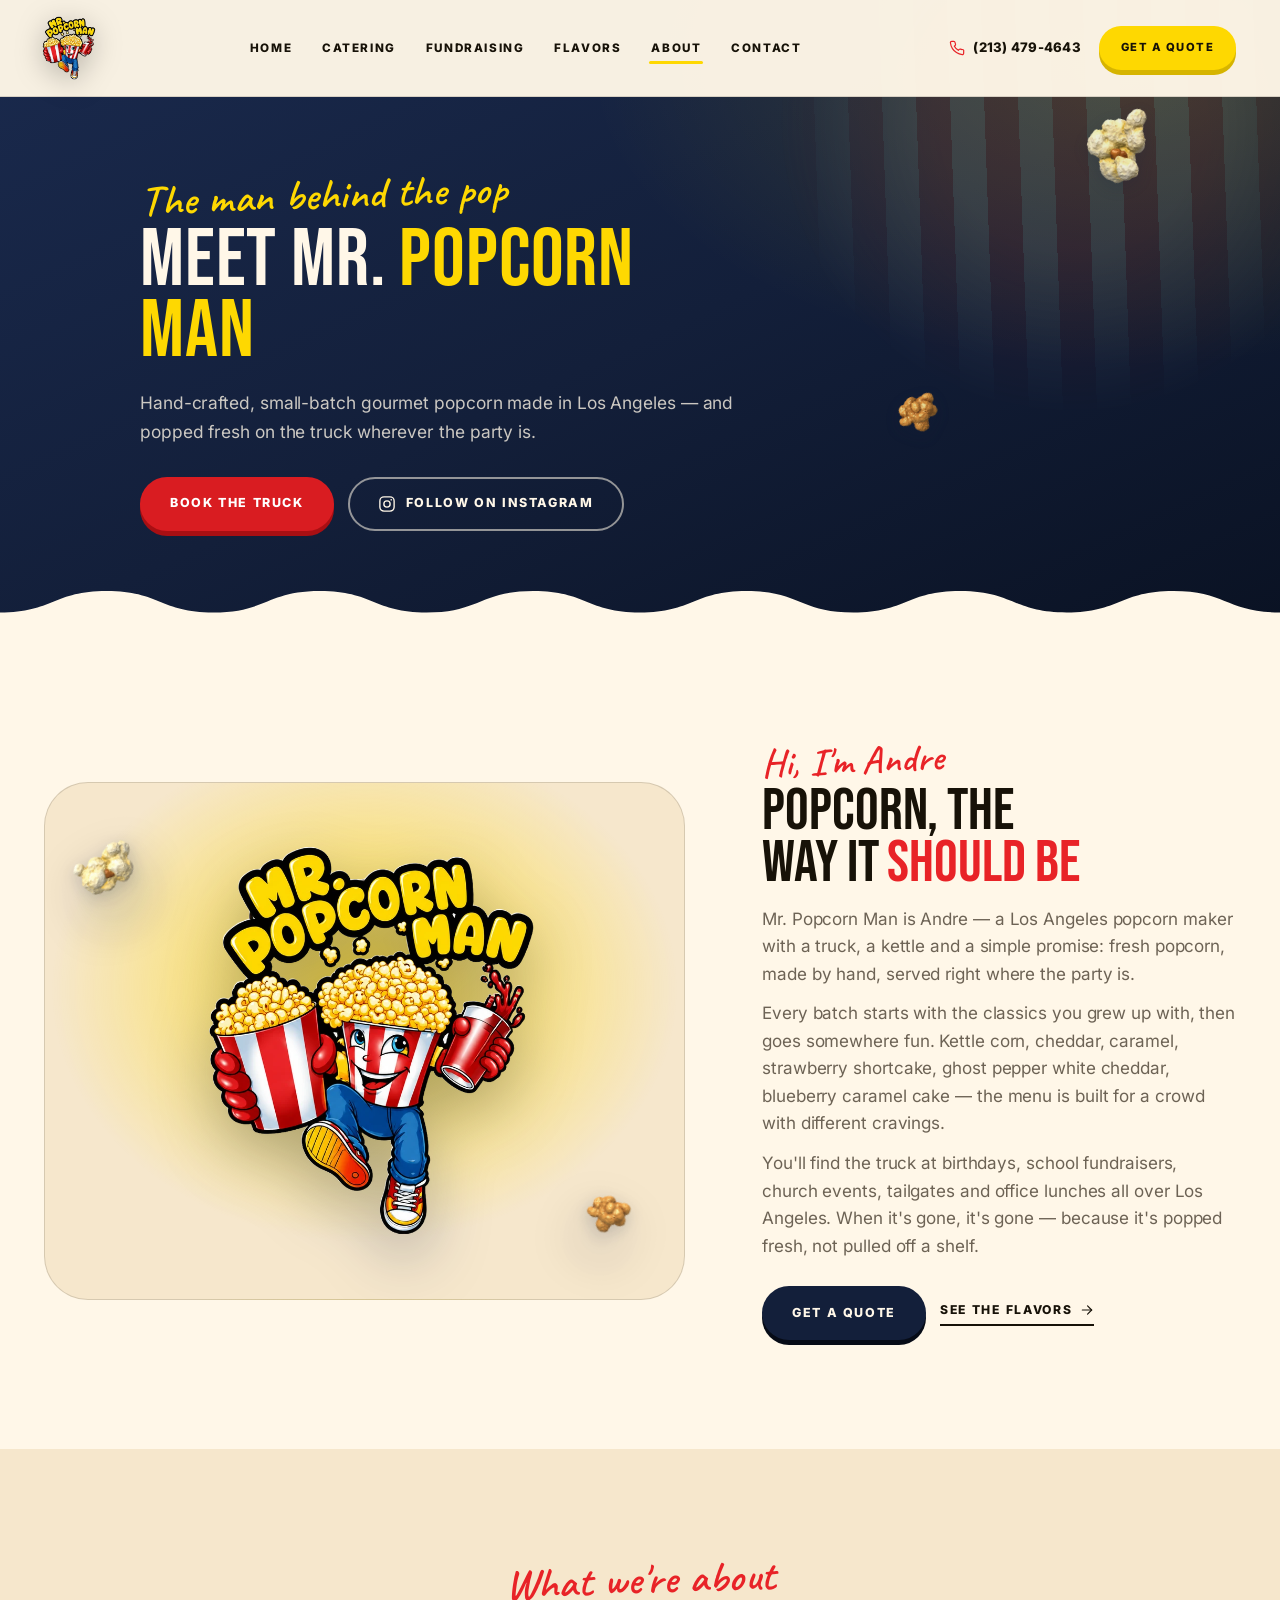
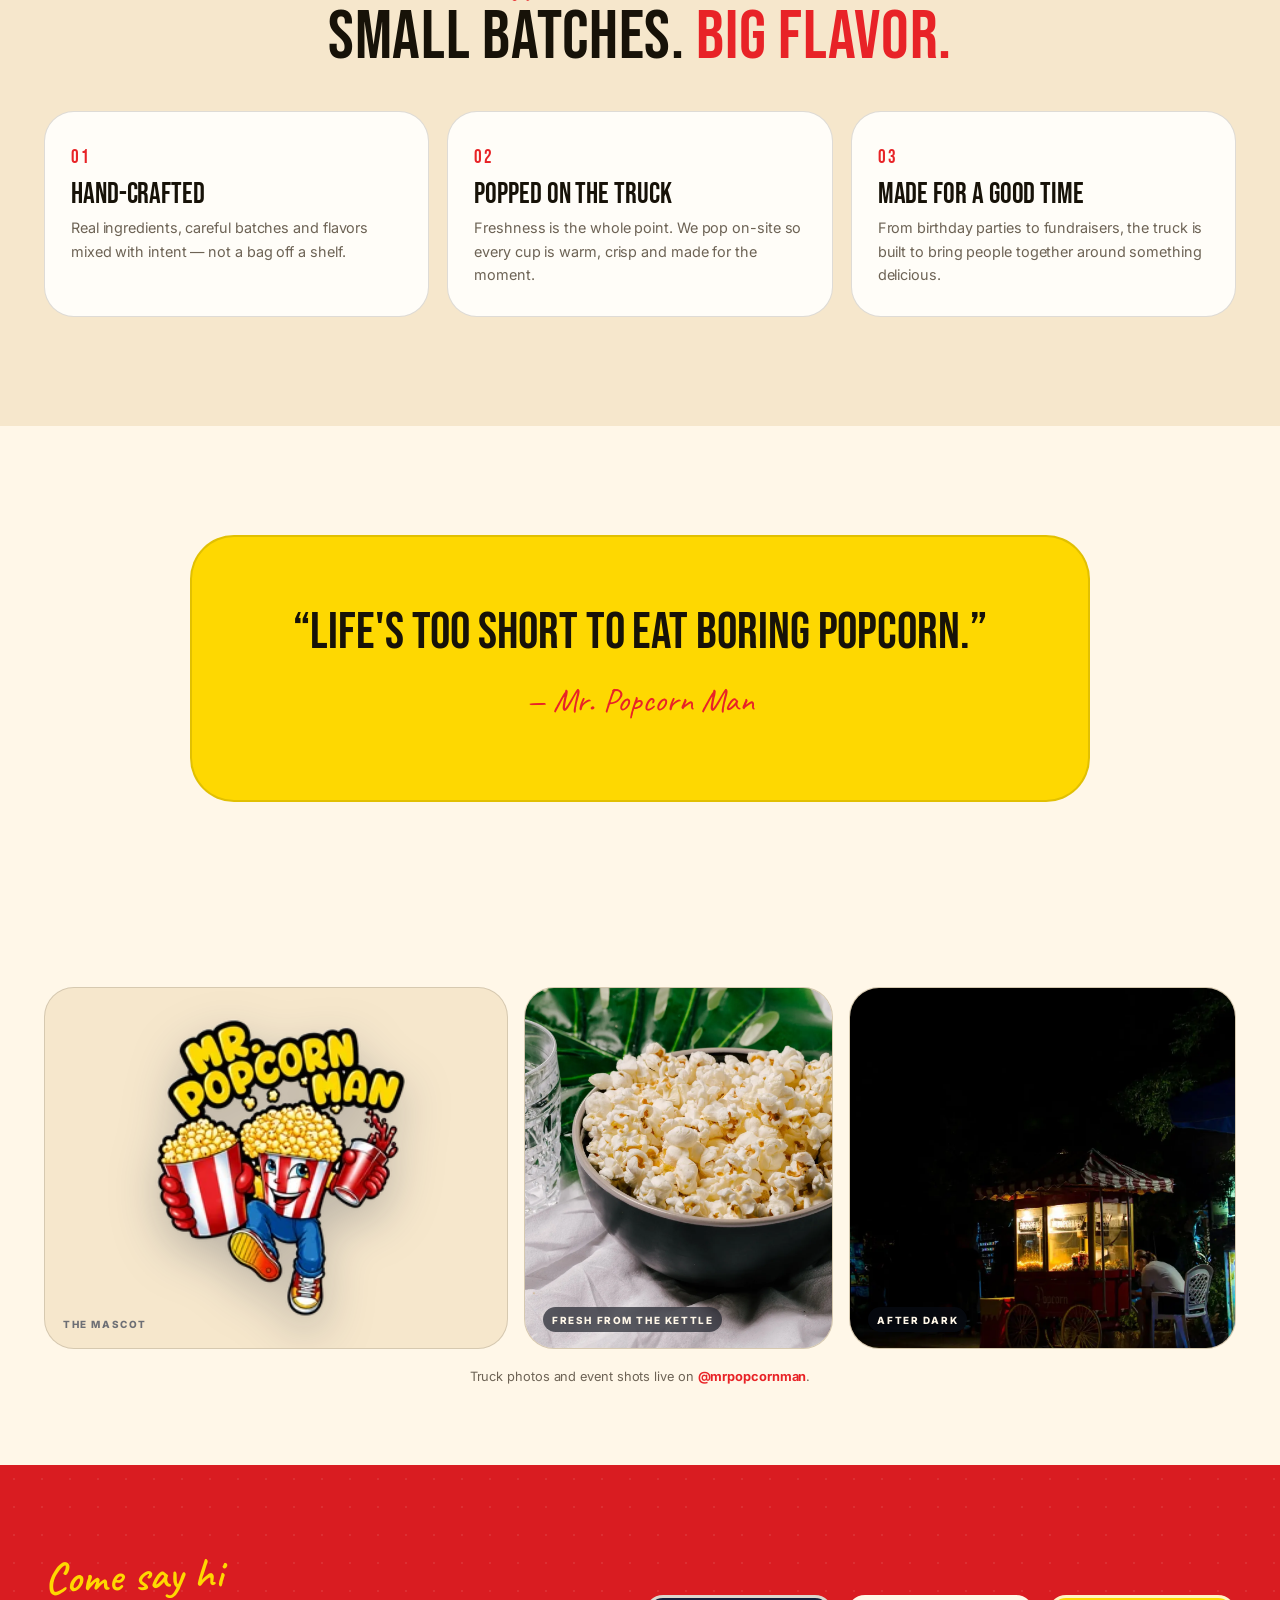
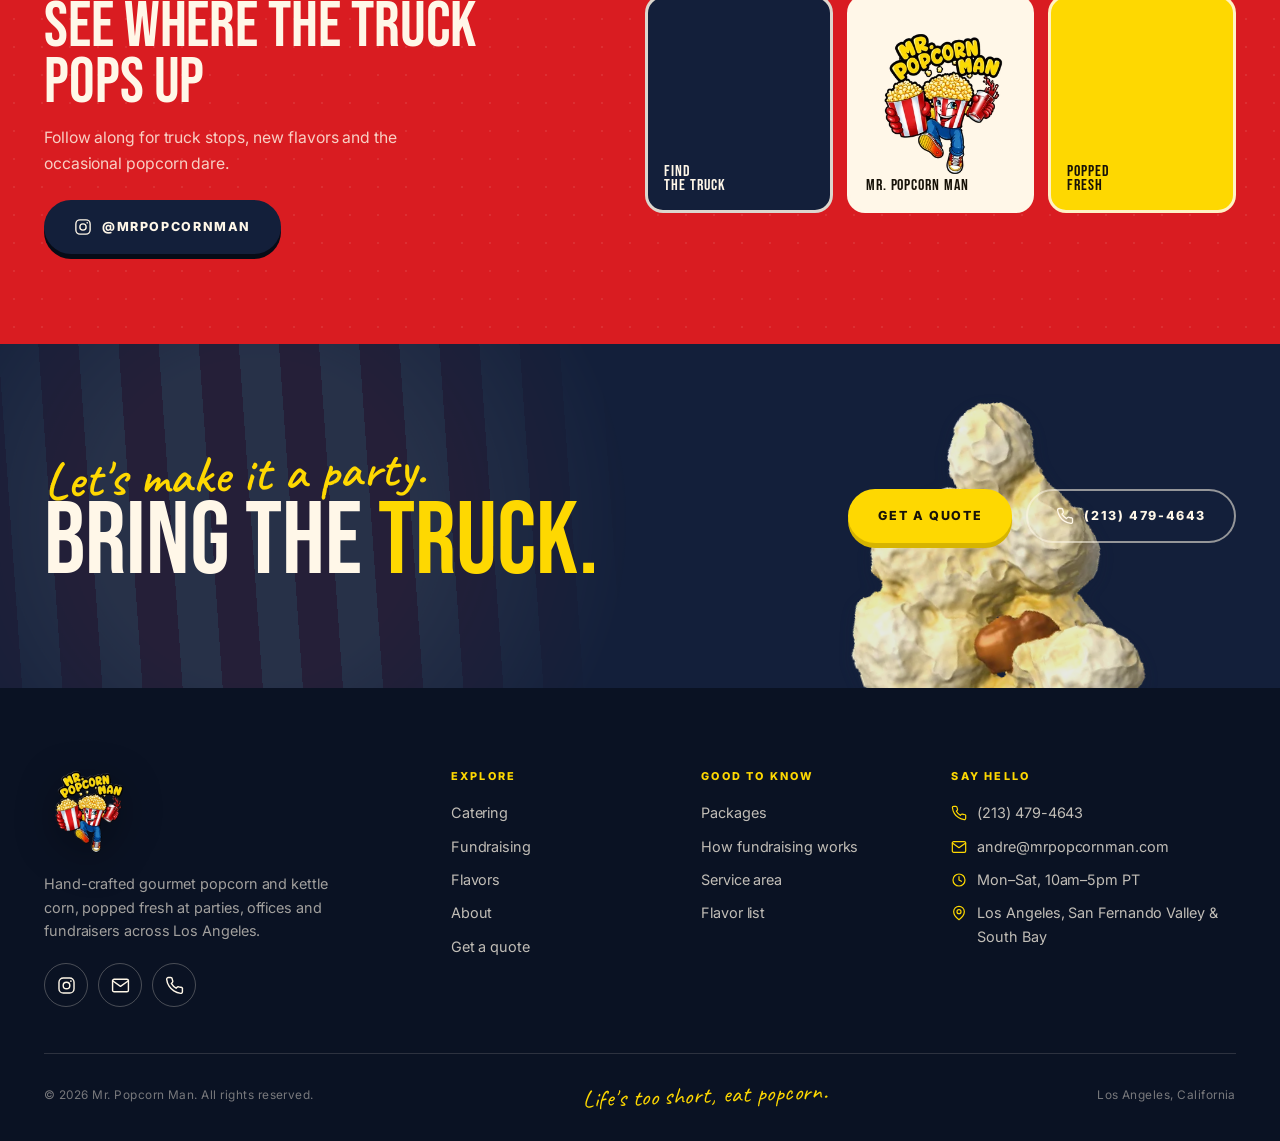
==== commit e5dab72a: "Replace drawn popcorn with real kernel images sitewide - Add five original rendered kernels (4 butte" ====
--- a/about/index.html
+++ b/about/index.html
@@ -53,10 +53,10 @@
   <main id="main">
     <section class="page-hero">
       <span class="puff" style="--x:84%;--y:16%;--size:84px;--rot:16deg;--kernel:#fecd5a" aria-hidden="true">
-        <svg viewBox="0 0 100 100"><use href="/assets/sprite.svg#puff"></use></svg>
+        <img src="/assets/kernels/kernel-1.webp" alt="" width="400" height="400" decoding="async">
       </span>
       <span class="puff" style="--x:70%;--y:62%;--size:44px;--rot:-22deg;--kernel:#f7b733" aria-hidden="true">
-        <svg viewBox="0 0 100 100"><use href="/assets/sprite.svg#puff"></use></svg>
+        <img src="/assets/kernels/kernel-caramel.webp" alt="" width="400" height="400" decoding="async">
       </span>
       <div class="wrap">
         <span class="script script--butter">The man behind the pop</span>
@@ -79,8 +79,8 @@
       <div class="wrap split split--wide">
         <div class="split-media" data-reveal="scale">
           <img src="/assets/logo-800.webp" alt="The Mr. Popcorn Man mascot, a smiling popcorn bucket holding two buckets of popcorn" width="800" height="800">
-          <span class="puff" style="--s:72px;--r:-18deg;top:10%;left:4%;--puff:#fecd5a" aria-hidden="true"><svg viewBox="0 0 100 100"><use href="/assets/sprite.svg#puff"></use></svg></span>
-          <span class="puff" style="--s:48px;--r:20deg;bottom:12%;right:8%;--puff:#f7b733" aria-hidden="true"><svg viewBox="0 0 100 100"><use href="/assets/sprite.svg#puff"></use></svg></span>
+          <span class="puff" style="--s:72px;--r:-18deg;top:10%;left:4%;--puff:#fecd5a" aria-hidden="true"><img src="/assets/kernels/kernel-2.webp" alt="" width="400" height="400" decoding="async" loading="lazy"></span>
+          <span class="puff" style="--s:48px;--r:20deg;bottom:12%;right:8%;--puff:#f7b733" aria-hidden="true"><img src="/assets/kernels/kernel-caramel.webp" alt="" width="400" height="400" decoding="async" loading="lazy"></span>
         </div>
         <div class="split-copy" data-reveal>
           <span class="script">Hi, I'm Andre</span>
@@ -165,7 +165,7 @@
         </div>
         <div class="insta-tiles" data-reveal="scale" aria-hidden="true">
           <div class="insta-tile insta-tile--navy">
-            <span class="puff" style="--puff:#fecd5a"><svg viewBox="0 0 100 100"><use href="/assets/sprite.svg#puff"></use></svg></span>
+            <span class="puff" style="--puff:#fecd5a"><img src="/assets/kernels/kernel-3.webp" alt="" width="400" height="400" decoding="async" loading="lazy"></span>
             <span>Find<br>the truck</span>
           </div>
           <div class="insta-tile insta-tile--cream">
@@ -173,7 +173,7 @@
             <span>Mr. Popcorn Man</span>
           </div>
           <div class="insta-tile insta-tile--butter">
-            <span class="puff" style="--puff:#e82327;width:46%;top:6%;left:-8%;right:auto;transform:rotate(-16deg)"><svg viewBox="0 0 100 100"><use href="/assets/sprite.svg#puff"></use></svg></span>
+            <span class="puff" style="--puff:#e82327;width:46%;top:6%;left:-8%;right:auto;transform:rotate(-16deg)"><img src="/assets/kernels/kernel-4.webp" alt="" width="400" height="400" decoding="async" loading="lazy"></span>
             <span>Popped<br>fresh</span>
           </div>
         </div>
@@ -181,7 +181,7 @@
     </section>
 
     <section class="closing">
-      <span class="puff" style="--s:100px;--kernel:#fecd5a;right:8%;top:16%;--rot:-18deg" aria-hidden="true"><svg viewBox="0 0 100 100"><use href="/assets/sprite.svg#puff"></use></svg></span>
+      <span class="puff" style="--s:100px;--kernel:#fecd5a;right:8%;top:16%;--rot:-18deg" aria-hidden="true"><img src="/assets/kernels/kernel-1.webp" alt="" width="400" height="400" decoding="async" loading="lazy"></span>
       <div class="wrap closing-inner">
         <div class="closing-copy" data-reveal>
           <span class="script">Let's make it a party.</span>
--- a/assets/styles.css
+++ b/assets/styles.css
@@ -230,12 +230,14 @@
   color: var(--puff, #fecd5a);
   filter: drop-shadow(0 5px 8px rgba(19, 31, 58, 0.22));
 }
-.puff > svg {
+.puff > svg,
+.puff > img {
   width: 100%;
   height: auto;
   display: block;
 }
-.pop-kernel > svg {
+.pop-kernel > svg,
+.pop-kernel > img {
   width: 100%;
   height: auto;
   display: block;
@@ -739,7 +741,8 @@
   animation: kernel-pop 0.9s var(--ease-bounce) backwards;
   animation-delay: var(--delay, 0.2s);
 }
-.hero-art .puff svg {
+.hero-art .puff svg,
+.hero-art .puff img {
   width: 100%;
   height: 100%;
   transform: rotate(var(--rot, 0deg));
@@ -951,7 +954,8 @@
   animation: kernel-float 7s ease-in-out infinite;
   z-index: 0;
 }
-.page-hero .puff svg {
+.page-hero .puff svg,
+.page-hero .puff img {
   transform: rotate(var(--rot, 0deg));
 }
 .page-hero-scallop {
@@ -1155,7 +1159,9 @@
   color: var(--butter);
 }
 .closing .puff > svg,
-.thanks .puff > svg {
+.thanks .puff > svg,
+.closing .puff > img,
+.thanks .puff > img {
   width: 100%;
   height: auto;
 }
@@ -1323,3 +1329,41 @@
     font-size: 0.66rem;
   }
 }
+
+/* ---------- Real popcorn kernels (replaces the drawn #puff sprite) ---------- */
+.puff img,
+.pop-kernel img {
+  object-fit: contain;
+  pointer-events: none;
+  user-select: none;
+  -webkit-user-drag: none;
+}
+/* .puff already carries a drop shadow; give the bucket kernels their own */
+.pop-kernel img {
+  filter: drop-shadow(0 8px 12px rgba(19, 31, 58, 0.22));
+}
+/* Flavor cards: the old drawn puffs bled off the card edge as decoration.
+   Real kernels read as clipped, so keep them whole in the top-right corner. */
+.flavor-card .flavor-card__art {
+  inset: 0 0 auto 0;
+  height: 62%;
+}
+.flavor-card__art .puff {
+  left: auto !important;
+}
+.flavor-card__art .puff:nth-child(1) {
+  right: 9% !important;
+  top: 14% !important;
+  width: clamp(84px, 8.5vw, 118px) !important;
+}
+.flavor-card__art .puff:nth-child(2) {
+  right: 46% !important;
+  top: 46% !important;
+  width: clamp(40px, 4vw, 56px) !important;
+}
+.flavor-card:hover .flavor-card__art .puff:nth-child(1) {
+  transform: rotate(calc(var(--r, 0deg) + 14deg)) scale(1.06);
+}
+.flavor-card__art .puff {
+  transition: transform 0.4s var(--ease);
+}
--- a/assets/sections.css
+++ b/assets/sections.css
@@ -697,7 +697,8 @@
   z-index: 1;
   animation: kernel-float 8s ease-in-out infinite;
 }
-.closing .puff svg {
+.closing .puff svg,
+.closing .puff img {
   transform: rotate(var(--rot, 0deg));
 }
 
--- a/assets/pages.css
+++ b/assets/pages.css
@@ -978,7 +978,8 @@
   z-index: -1;
   animation: kernel-float 8s ease-in-out infinite;
 }
-.thanks .puff svg {
+.thanks .puff svg,
+.thanks .puff img {
   transform: rotate(var(--rot, 0deg));
 }
 
